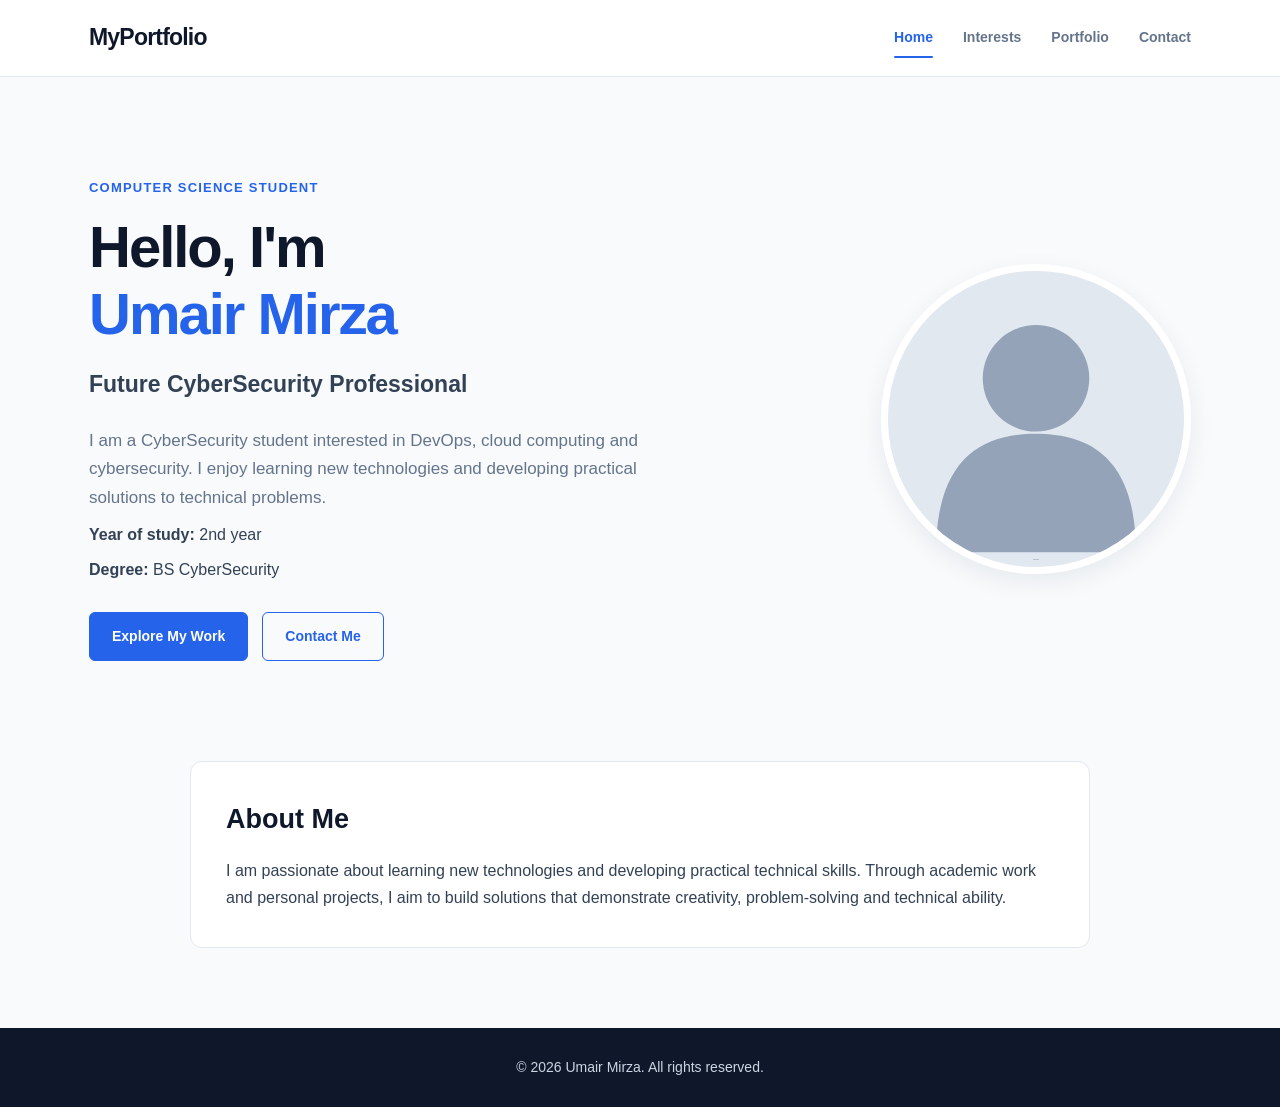
==== index.html @ 49bb0760 "Update hero section content in index.html" ====
<!DOCTYPE html>
<html lang="en">

<head>
    <meta charset="UTF-8">
    <meta name="viewport"
          content="width=device-width, initial-scale=1.0">

    <meta name="description"
          content="Personal portfolio showcasing my technical interests, projects and skills.">

    <title>My Portfolio | Home</title>

    <link rel="stylesheet" href="assets/css/style.css">
</head>

<body>

    <!-- Navigation -->
    <header>
        <nav class="navbar" aria-label="Main navigation">
            <a href="index.html" class="logo">MyPortfolio</a>

            <ul class="nav-links">
                <li><a href="index.html" aria-current="page">Home</a></li>
                <li><a href="interests.html">Interests</a></li>
                <li><a href="portfolio.html">Portfolio</a></li>
                <li><a href="contact.html">Contact</a></li>
            </ul>
        </nav>
    </header>

    <!-- Main content -->
    <main>

        <!-- About section -->
        <section class="hero">

             <div class="hero-content">

                 <p class="eyebrow">Computer Science Student</p>

                 <h1>
                     Hello, I'm
                     <span>Umair Mirza</span>
                 </h1>

                 <h2>Future CyberSecurity Professional</h2>

                 <p class="hero-description">
                     I am a CyberSecurity student interested in
                     DevOps, cloud computing and cybersecurity.
                     I enjoy learning new technologies and developing
                     practical solutions to technical problems.
                 </p>

                 <p><strong>Year of study:</strong> 2nd year</p>

                 <p><strong>Degree:</strong> BS CyberSecurity</p>

                 <div class="hero-buttons">
                     <a href="portfolio.html" class="btn">
                         Explore My Work
                     </a>

                     <a href="contact.html" class="btn btn-outline">
                         Contact Me
                     </a>
                 </div>

             </div>

             <div class="hero-image">
                 <img
                      src="assets/images/profile-placeholder.svg"
                      alt="Placeholder portrait representing the portfolio owner"
                      width="350"
                      height="350"
                 >
             </div>

        </section>

        <!-- Introduction -->
        <section class="introduction">

            <h2>About Me</h2>

            <p>
                I am passionate about learning new technologies
                and developing practical technical skills.
                Through academic work and personal projects,
                I aim to build solutions that demonstrate
                creativity, problem-solving and technical ability.
            </p>

        </section>

    </main>

    <!-- Footer -->
    <footer>
        <p>
            &copy; 2026 Umair Mirza.
            All rights reserved.
        </p>
    </footer>

    <script src="assets/js/main.js"></script>

</body>
</html>
---- assets/css/style.css ----
:root {
    --primary: #2563eb;
    --primary-hover: #1d4ed8;
    --primary-light: #eff6ff;

    --dark: #0f172a;
    --text: #334155;
    --muted: #64748b;

    --background: #f8fafc;
    --white: #ffffff;

    --border: #e2e8f0;
    --success: #15803d;

    --radius-sm: 6px;
    --radius-md: 12px;
    --radius-lg: 18px;

    --shadow-sm: 0 2px 8px rgba(15, 23, 42, 0.04);
    --shadow-md: 0 8px 24px rgba(15, 23, 42, 0.07);

    --container: 1150px;
}




* {
    margin: 0;
    padding: 0;
    box-sizing: border-box;
}

html {
    scroll-behavior: smooth;
}

body {
    font-family: Arial, Helvetica, sans-serif;
    background: var(--background);
    color: var(--text);
    line-height: 1.7;
    font-size: 16px;
}

img {
    max-width: 100%;
    display: block;
}

a {
    color: inherit;
}

button,
input,
textarea {
    font: inherit;
}

button {
    cursor: pointer;
}

::selection {
    background: #bfdbfe;
    color: var(--dark);
}




header {
    background: rgba(255, 255, 255, 0.96);
    border-bottom: 1px solid var(--border);
    position: sticky;
    top: 0;
    z-index: 100;
}

.navbar {
    max-width: var(--container);
    min-height: 76px;
    margin: auto;
    padding: 16px 24px;

    display: flex;
    justify-content: space-between;
    align-items: center;
    gap: 25px;
}

.logo {
    color: var(--dark);
    font-size: 23px;
    font-weight: 800;
    letter-spacing: -0.8px;
    text-decoration: none;
}

.nav-links {
    display: flex;
    align-items: center;
    gap: 30px;
    list-style: none;
}

.nav-links a {
    position: relative;
    display: inline-block;
    text-decoration: none;
    color: var(--muted);
    font-size: 14px;
    font-weight: 600;
    padding: 8px 0;
    transition: color 0.2s ease;
}

.nav-links a:hover,
.nav-links a[aria-current="page"] {
    color: var(--primary);
}

.nav-links a[aria-current="page"]::after {
    content: "";
    position: absolute;
    bottom: 0;
    left: 0;
    width: 100%;
    height: 2px;
    background: var(--primary);
    border-radius: 2px;
}




.hero {
    max-width: var(--container);
    min-height: 540px;
    margin: 55px auto;
    padding: 45px 24px;

    display: flex;
    align-items: center;
    justify-content: space-between;
    gap: 70px;
}

.hero-content {
    flex: 1;
    max-width: 650px;
}

.eyebrow {
    color: var(--primary);
    font-size: 13px;
    font-weight: 700;
    letter-spacing: 1.2px;
    text-transform: uppercase;
    margin-bottom: 15px;
}

.hero h1 {
    color: var(--dark);
    font-size: clamp(38px, 5vw, 58px);
    line-height: 1.15;
    letter-spacing: -2px;
}

.hero h1 span {
    display: block;
    color: var(--primary);
}

.hero h2 {
    color: var(--text);
    font-size: 23px;
    font-weight: 600;
    margin-top: 18px;
}

.hero-description {
    color: var(--muted);
    font-size: 17px;
    max-width: 570px;
    margin: 22px 0;
}

.hero-content > p:not(.eyebrow) {
    margin-bottom: 8px;
}

.hero-image {
    flex-shrink: 0;
}

.hero-image img {
    width: 310px;
    height: 310px;
    object-fit: cover;
    border-radius: 50%;
    border: 7px solid var(--white);
    box-shadow: var(--shadow-md);
}




.hero-buttons {
    display: flex;
    flex-wrap: wrap;
    gap: 14px;
    margin-top: 28px;
}

.btn {
    display: inline-flex;
    align-items: center;
    justify-content: center;

    padding: 12px 22px;
    border-radius: var(--radius-sm);

    background: var(--primary);
    color: var(--white);

    border: 1px solid var(--primary);
    text-decoration: none;
    font-size: 14px;
    font-weight: 700;

    transition:
        background 0.2s ease,
        transform 0.2s ease,
        box-shadow 0.2s ease;
}

.btn:hover {
    background: var(--primary-hover);
    transform: translateY(-2px);
    box-shadow: var(--shadow-sm);
}

.btn-outline {
    background: transparent;
    color: var(--primary);
}

.btn-outline:hover {
    background: var(--primary-light);
    color: var(--primary-hover);
}




.introduction {
    max-width: 900px;
    margin: 45px auto 80px;
    padding: 35px;

    background: var(--white);
    border: 1px solid var(--border);
    border-radius: var(--radius-md);
}

.introduction h2 {
    color: var(--dark);
    font-size: 27px;
    margin-bottom: 14px;
}




.page-container {
    width: 90%;
    max-width: var(--container);
    min-height: 65vh;
    margin: 65px auto 85px;
}

.page-heading {
    max-width: 720px;
    margin-bottom: 45px;
}

.page-heading h1 {
    color: var(--dark);
    font-size: clamp(34px, 4vw, 44px);
    line-height: 1.2;
    letter-spacing: -1px;
    margin: 10px 0 15px;
}

.page-heading > p:not(.eyebrow) {
    color: var(--muted);
    font-size: 17px;
}




.content-card {
    background: var(--white);
    border: 1px solid var(--border);
    border-radius: var(--radius-md);

    padding: 30px;
    margin-bottom: 25px;

    box-shadow: var(--shadow-sm);
}

.content-card h2 {
    color: var(--dark);
    font-size: 23px;
    margin-bottom: 14px;
}

.content-card p {
    margin-bottom: 15px;
}




.interest-list {
    display: grid;
    grid-template-columns: repeat(2, minmax(0, 1fr));
    gap: 25px;
}

.interest-list .content-card {
    margin-bottom: 0;
    transition:
        transform 0.2s ease,
        box-shadow 0.2s ease;
}

.interest-list .content-card:hover {
    transform: translateY(-4px);
    box-shadow: var(--shadow-md);
}

.interest-list .content-card img {
    width: 100%;
    height: 175px;
    object-fit: contain;
    margin-top: 20px;
    border-radius: var(--radius-sm);
}




.project-grid {
    display: grid;
    grid-template-columns: repeat(2, minmax(0, 1fr));
    gap: 25px;
}

.project-card {
    background: var(--white);
    border: 1px solid var(--border);
    border-radius: var(--radius-md);
    overflow: hidden;

    box-shadow: var(--shadow-sm);

    transition:
        transform 0.2s ease,
        box-shadow 0.2s ease;
}

.project-card:hover {
    transform: translateY(-5px);
    box-shadow: var(--shadow-md);
}

.project-image {
    background: #f1f5f9;
    padding: 20px;
}

.project-image img {
    width: 100%;
    height: 185px;
    object-fit: contain;
}

.project-content {
    padding: 25px;
}

.project-content h2 {
    color: var(--dark);
    font-size: 21px;
    margin: 8px 0 12px;
}

.project-content p:not(.project-category) {
    color: var(--muted);
    font-size: 15px;
}

.project-category {
    color: var(--primary);
    font-size: 12px;
    font-weight: 700;
    letter-spacing: 0.7px;
    text-transform: uppercase;
}

.text-link {
    display: inline-block;
    margin-top: 15px;

    color: var(--primary);
    font-size: 14px;
    font-weight: 700;

    text-decoration: none;
    transition: color 0.2s ease;
}

.text-link:hover {
    color: var(--primary-hover);
    text-decoration: underline;
}




.project-details {
    max-width: 850px;
}

.project-details h3 {
    color: var(--dark);
    font-size: 19px;
    margin: 27px 0 12px;
}

.project-details ul {
    padding-left: 25px;
    margin-bottom: 20px;
}

.project-details li {
    margin-bottom: 8px;
}




.contact-card {
    max-width: 750px;
}

.form-group {
    margin-bottom: 23px;
}

.form-group label {
    display: block;
    color: var(--dark);
    font-size: 14px;
    font-weight: 700;
    margin-bottom: 8px;
}

.form-group input,
.form-group textarea {
    display: block;
    width: 100%;

    padding: 13px 15px;

    border: 1px solid #cbd5e1;
    border-radius: var(--radius-sm);

    background: var(--white);
    color: var(--dark);
    font-size: 15px;
}

.form-group textarea {
    resize: vertical;
    min-height: 140px;
}

.form-group input::placeholder,
.form-group textarea::placeholder {
    color: #94a3b8;
}




a:focus-visible,
button:focus-visible,
input:focus-visible,
textarea:focus-visible {
    outline: 3px solid #2563eb;
    outline-offset: 3px;
}

a,
button,
input,
textarea {
    scroll-margin-top: 100px;
}




footer {
    background: var(--dark);
    color: #cbd5e1;

    text-align: center;
    padding: 28px 20px;

    font-size: 14px;
}




@media (max-width: 900px) {

    .hero {
        gap: 35px;
    }

    .hero-image img {
        width: 250px;
        height: 250px;
    }

}




@media (max-width: 768px) {

    .navbar {
        flex-direction: column;
        padding: 18px;
        gap: 14px;
    }

    .nav-links {
        flex-wrap: wrap;
        justify-content: center;
        gap: 12px 22px;
    }

    .hero {
        flex-direction: column-reverse;
        text-align: center;
        margin: 25px auto;
        padding: 25px 20px;
        gap: 30px;
    }

    .hero h1 {
        font-size: 40px;
    }

    .hero-description {
        margin-left: auto;
        margin-right: auto;
    }

    .hero-buttons {
        justify-content: center;
    }

    .hero-image img {
        width: 220px;
        height: 220px;
    }

    .introduction {
        width: 90%;
        padding: 25px;
    }

    .interest-list,
    .project-grid {
        grid-template-columns: 1fr;
    }

    .page-container {
        margin: 40px auto 60px;
    }

}




@media (max-width: 420px) {

    body {
        font-size: 15px;
    }

    .nav-links {
        gap: 10px 15px;
    }

    .nav-links a {
        font-size: 13px;
    }

    .hero h1 {
        font-size: 34px;
    }

    .hero h2 {
        font-size: 19px;
    }

    .hero-buttons {
        flex-direction: column;
    }

    .btn {
        width: 100%;
    }

    .content-card {
        padding: 20px;
    }

}




@media (prefers-reduced-motion: reduce) {

    *,
    *::before,
    *::after {
        scroll-behavior: auto !important;
        transition-duration: 0.01ms !important;
        animation-duration: 0.01ms !important;
        animation-iteration-count: 1 !important;
    }

}
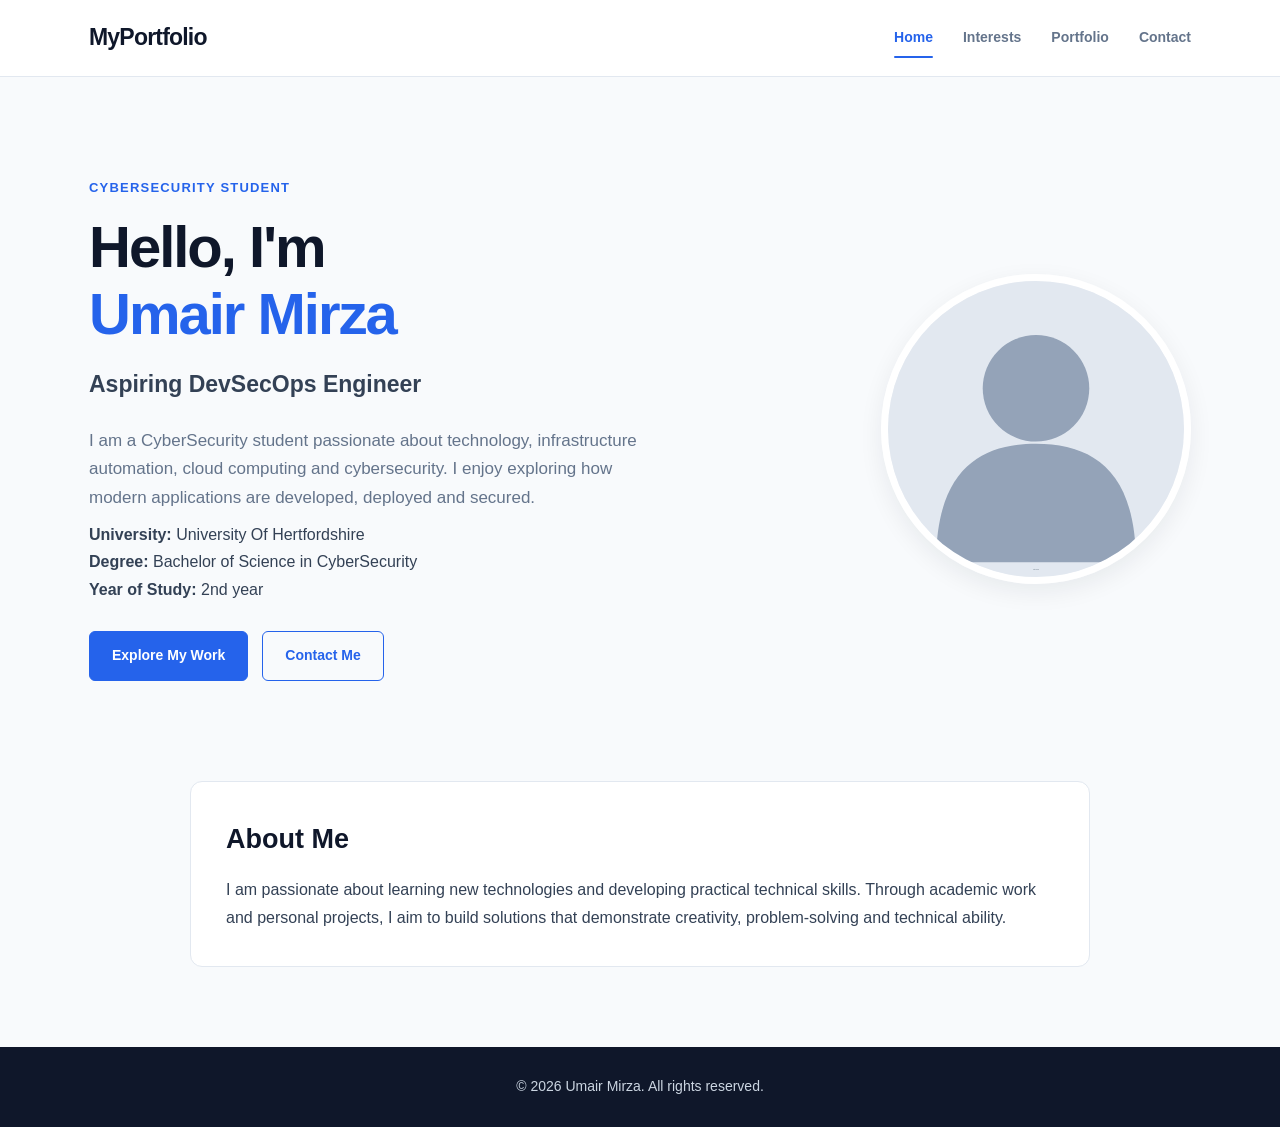
==== commit 23ccca00: "Revise hero section for CyberSecurity emphasis Updated hero section content to reflect a focus on Cy" ====
--- a/index.html
+++ b/index.html
@@ -34,52 +34,79 @@
     <main>
 
         <!-- About section -->
-        <section class="hero">
+        
+<section class="hero">
 
-             <div class="hero-content">
+    <div class="hero-content">
 
-                 <p class="eyebrow">Computer Science Student</p>
+        <p class="eyebrow">
+            CyberSecurity Student
+        </p>
 
-                 <h1>
-                     Hello, I'm
-                     <span>Umair Mirza</span>
-                 </h1>
+        <h1>
+            Hello, I'm
+            <span>Umair Mirza</span>
+        </h1>
 
-                 <h2>Future CyberSecurity Professional</h2>
+        <h2>
+            Aspiring DevSecOps Engineer
+        </h2>
 
-                 <p class="hero-description">
-                     I am a CyberSecurity student interested in
-                     DevOps, cloud computing and cybersecurity.
-                     I enjoy learning new technologies and developing
-                     practical solutions to technical problems.
-                 </p>
+        <p class="hero-description">
+            I am a CyberSecurity student passionate
+            about technology, infrastructure automation,
+            cloud computing and cybersecurity.
 
-                 <p><strong>Year of study:</strong> 2nd year</p>
+            I enjoy exploring how modern applications
+            are developed, deployed and secured.
+        </p>
 
-                 <p><strong>Degree:</strong> BS CyberSecurity</p>
+        <div class="profile-information">
 
-                 <div class="hero-buttons">
-                     <a href="portfolio.html" class="btn">
-                         Explore My Work
-                     </a>
+            <p>
+                <strong>University:</strong>
+                University Of Hertfordshire
+            </p>
 
-                     <a href="contact.html" class="btn btn-outline">
-                         Contact Me
-                     </a>
-                 </div>
+            <p>
+                <strong>Degree:</strong>
+                Bachelor of Science in CyberSecurity
+            </p>
 
-             </div>
+            <p>
+                <strong>Year of Study:</strong>
+                <span>2nd year</span>
+            </p>
 
-             <div class="hero-image">
-                 <img
-                      src="assets/images/profile-placeholder.svg"
-                      alt="Placeholder portrait representing the portfolio owner"
-                      width="350"
-                      height="350"
-                 >
-             </div>
+        </div>
 
-        </section>
+        <div class="hero-buttons">
+
+            <a href="portfolio.html" class="btn">
+                Explore My Work
+            </a>
+
+            <a href="contact.html" class="btn btn-outline">
+                Contact Me
+            </a>
+
+        </div>
+
+    </div>
+
+    <div class="hero-image">
+
+        <img
+            src="assets/images/profile-placeholder.svg"
+            alt="Placeholder portrait representing Umair Mirza"
+            width="350"
+            height="350"
+        >
+
+    </div>
+
+</section>
+
 
         <!-- Introduction -->
         <section class="introduction">
--- a/assets/css/style.css
+++ b/assets/css/style.css
@@ -433,6 +433,24 @@
 
 
 
+.technology-tags {
+    display: flex;
+    flex-wrap: wrap;
+    gap: 8px;
+    margin-top: 18px;
+}
+
+.technology-tags span {
+    background: var(--primary-light);
+    color: var(--primary);
+
+    padding: 5px 11px;
+    border-radius: 5px;
+
+    font-size: 12px;
+    font-weight: 700;
+}
+
 
 .project-details {
     max-width: 850px;
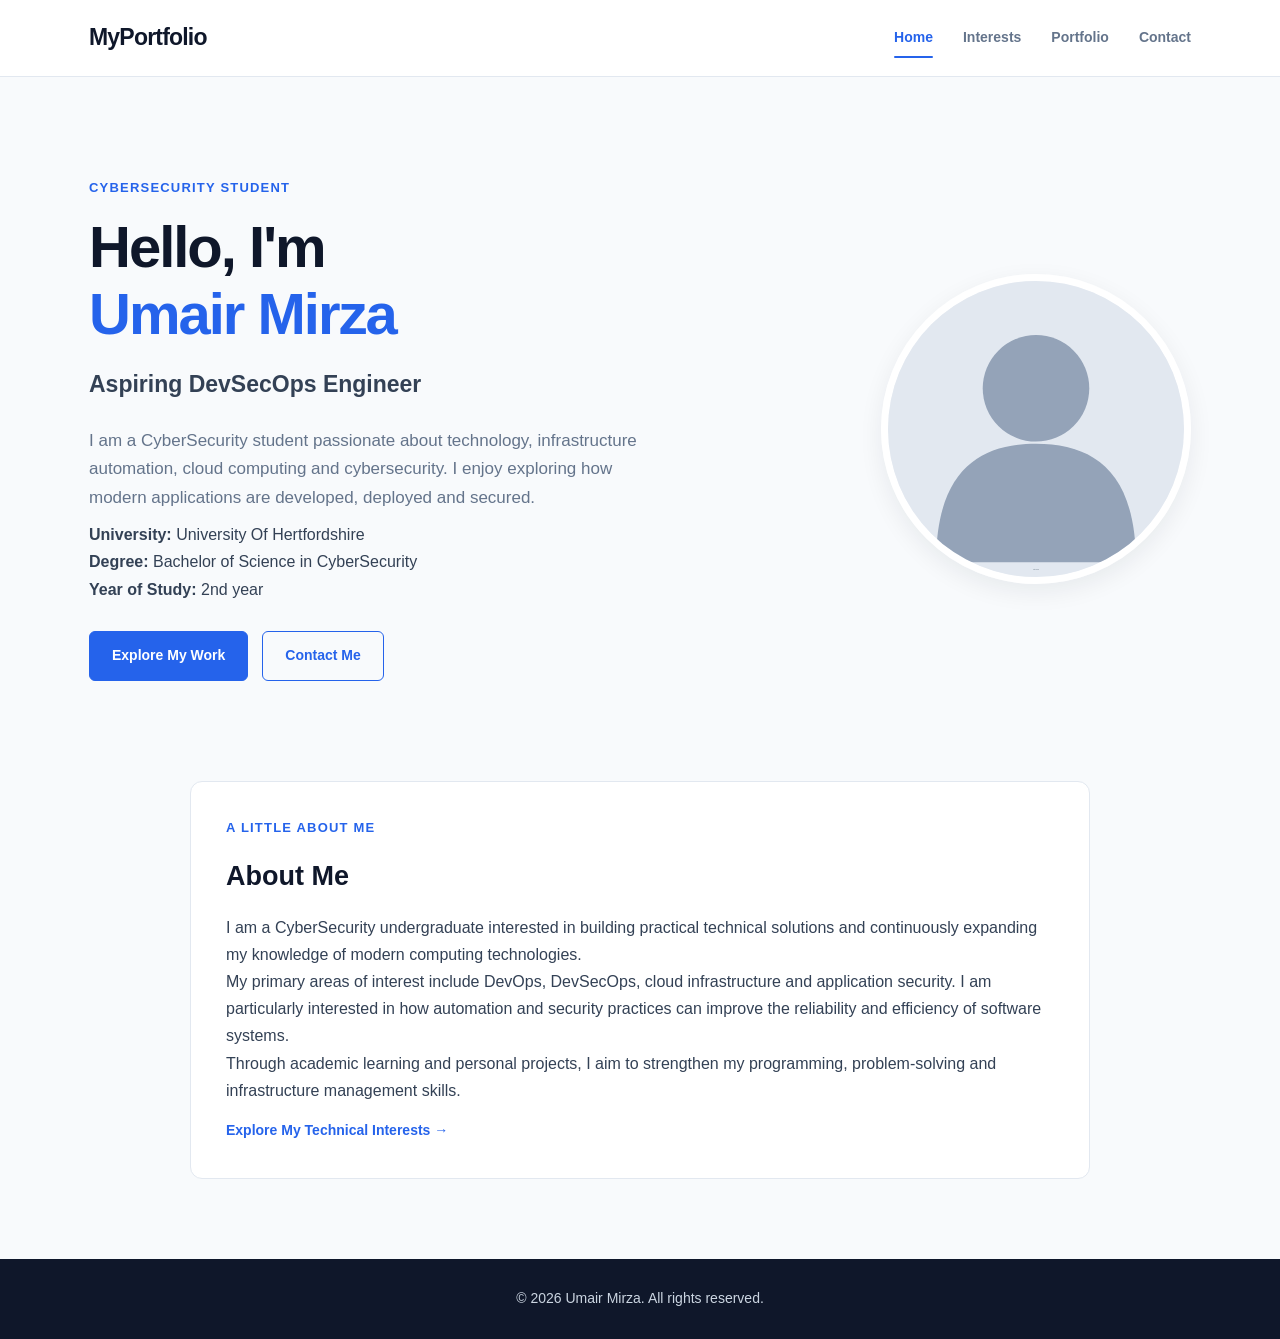
==== commit 68e721fb: "Enhance introduction section with personal details Expanded the introduction section with details ab" ====
--- a/index.html
+++ b/index.html
@@ -109,19 +109,39 @@
 
 
         <!-- Introduction -->
-        <section class="introduction">
+        
+<section class="introduction">
 
-            <h2>About Me</h2>
+    <p class="eyebrow">A little about me</p>
 
-            <p>
-                I am passionate about learning new technologies
-                and developing practical technical skills.
-                Through academic work and personal projects,
-                I aim to build solutions that demonstrate
-                creativity, problem-solving and technical ability.
-            </p>
+    <h2>About Me</h2>
 
-        </section>
+    <p>
+        I am a CyberSecurity undergraduate interested
+        in building practical technical solutions and
+        continuously expanding my knowledge of modern
+        computing technologies.
+    </p>
+
+    <p>
+        My primary areas of interest include DevOps,
+        DevSecOps, cloud infrastructure and application
+        security. I am particularly interested in how
+        automation and security practices can improve
+        the reliability and efficiency of software systems.
+    </p>
+
+    <p>
+        Through academic learning and personal projects,
+        I aim to strengthen my programming, problem-solving
+        and infrastructure management skills.
+    </p>
+
+    <a href="interests.html" class="text-link">
+        Explore My Technical Interests →
+    </a>
+
+</section>
 
     </main>
 
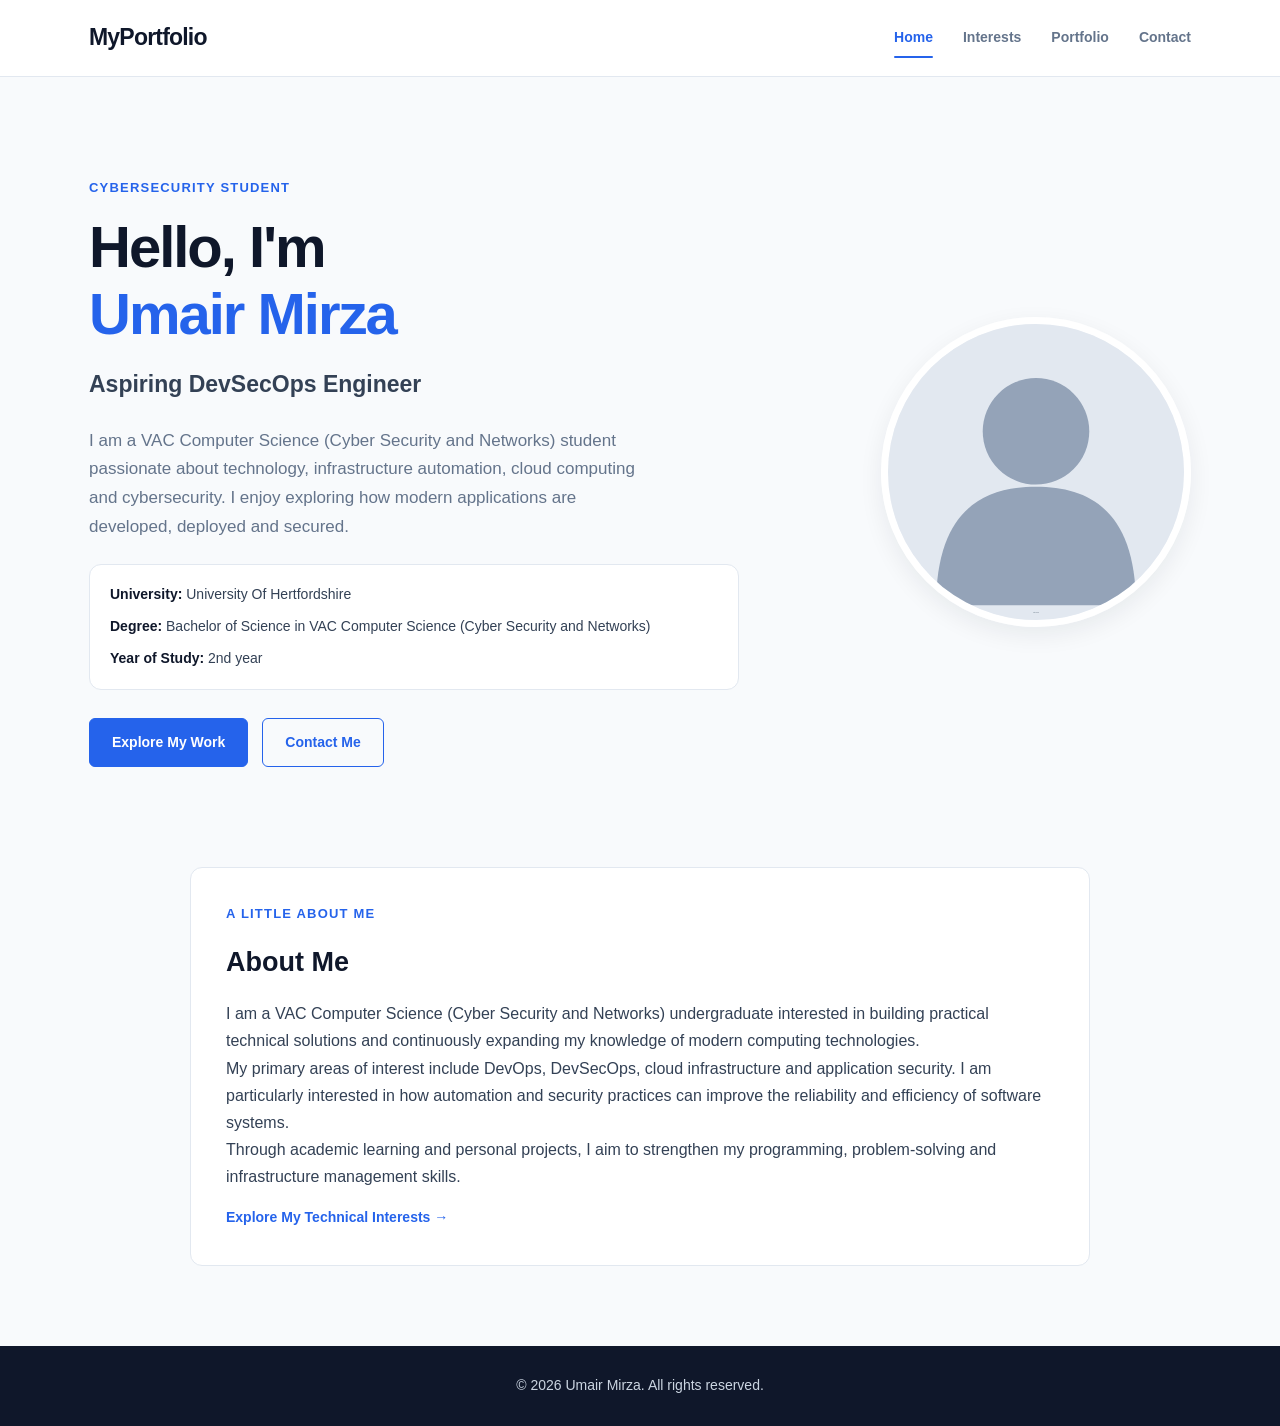
==== commit 6a314139: "Revise educational details in index.html Updated educational background and degree information in th" ====
--- a/index.html
+++ b/index.html
@@ -34,7 +34,6 @@
     <main>
 
         <!-- About section -->
-        
 <section class="hero">
 
     <div class="hero-content">
@@ -53,7 +52,7 @@
         </h2>
 
         <p class="hero-description">
-            I am a CyberSecurity student passionate
+            I am a VAC Computer Science (Cyber Security and Networks) student passionate
             about technology, infrastructure automation,
             cloud computing and cybersecurity.
 
@@ -70,7 +69,7 @@
 
             <p>
                 <strong>Degree:</strong>
-                Bachelor of Science in CyberSecurity
+                Bachelor of Science in VAC Computer Science (Cyber Security and Networks)
             </p>
 
             <p>
@@ -117,7 +116,7 @@
     <h2>About Me</h2>
 
     <p>
-        I am a CyberSecurity undergraduate interested
+        I am a VAC Computer Science (Cyber Security and Networks) undergraduate interested
         in building practical technical solutions and
         continuously expanding my knowledge of modern
         computing technologies.
--- a/assets/css/style.css
+++ b/assets/css/style.css
@@ -675,3 +675,392 @@
     }
 
 }
+
+
+
+.interest-card {
+    display: flex;
+    flex-direction: column;
+    padding: 0;
+    overflow: hidden;
+}
+
+.interest-image {
+    background: #eff6ff;
+    padding: 20px;
+}
+
+.interest-image img {
+    width: 100%;
+    height: 190px;
+    object-fit: contain;
+}
+
+.interest-content {
+    padding: 25px;
+}
+
+.interest-content h2 {
+    font-size: 23px;
+    margin: 8px 0 15px;
+}
+
+.interest-content p:not(.project-category) {
+    color: var(--text);
+    font-size: 15px;
+    line-height: 1.8;
+}
+
+.interest-card:hover {
+    border-color: #bfdbfe;
+}
+
+@media (max-width: 768px) {
+
+    .interest-image img {
+        height: 165px;
+    }
+
+    .interest-content {
+        padding: 20px;
+    }
+
+}
+
+
+
+.profile-information {
+    margin-top: 22px;
+    padding: 18px 20px;
+    background: var(--white);
+    border: 1px solid var(--border);
+    border-radius: var(--radius-md);
+}
+
+.profile-information p {
+    margin-bottom: 8px;
+    font-size: 14px;
+}
+
+.profile-information p:last-child {
+    margin-bottom: 0;
+}
+
+.profile-information strong {
+    color: var(--dark);
+}
+
+
+
+.project-actions {
+    display: flex;
+    flex-wrap: wrap;
+    align-items: center;
+    gap: 14px;
+    margin-top: 22px;
+}
+
+.quick-view {
+    cursor: pointer;
+}
+
+
+
+
+.project-modal {
+    width: min(90%, 650px);
+    max-height: 85vh;
+
+    margin: auto;
+    padding: 0;
+
+    border: 1px solid var(--border);
+    border-radius: var(--radius-lg);
+
+    background: var(--white);
+    color: var(--text);
+
+    box-shadow: 0 20px 60px rgba(15, 23, 42, 0.2);
+}
+
+.project-modal[open] {
+    display: block;
+}
+
+.project-modal::backdrop {
+    background: rgba(15, 23, 42, 0.65);
+    backdrop-filter: blur(3px);
+}
+
+
+
+.modal-header {
+    display: flex;
+    align-items: center;
+    justify-content: space-between;
+    gap: 15px;
+
+    padding: 22px 25px;
+
+    border-bottom: 1px solid var(--border);
+}
+
+.modal-header h2 {
+    color: var(--dark);
+    font-size: 21px;
+}
+
+.modal-close {
+    width: 38px;
+    height: 38px;
+
+    display: flex;
+    align-items: center;
+    justify-content: center;
+
+    border: none;
+    border-radius: 50%;
+
+    background: #f1f5f9;
+    color: var(--dark);
+
+    font-size: 25px;
+}
+
+.modal-close:hover {
+    background: #e2e8f0;
+}
+
+
+
+
+.modal-content {
+    padding: 25px;
+    overflow-y: auto;
+}
+
+.modal-content h2 {
+    color: var(--dark);
+    margin: 12px 0;
+}
+
+.modal-content h3 {
+    color: var(--dark);
+    font-size: 17px;
+    margin: 23px 0 12px;
+}
+
+.modal-content ul {
+    padding-left: 23px;
+}
+
+.modal-content li {
+    margin-bottom: 8px;
+}
+
+.modal-content > p {
+    margin-bottom: 15px;
+}
+
+.project-status {
+    margin: 22px 0;
+    padding: 12px 15px;
+
+    border-radius: var(--radius-sm);
+    background: var(--primary-light);
+
+    color: var(--dark);
+    font-size: 13px;
+    font-weight: 600;
+}
+
+
+
+
+.project-details {
+    max-width: 900px;
+    margin: 0 auto;
+}
+
+.project-details > h1 {
+    color: var(--dark);
+    font-size: 34px;
+    line-height: 1.3;
+    margin: 12px 0 20px;
+}
+
+.project-details > h2 {
+    color: var(--dark);
+    font-size: 21px;
+    margin: 30px 0 14px;
+}
+
+.project-description {
+    font-size: 17px;
+    color: var(--muted);
+    line-height: 1.8;
+    margin-bottom: 25px;
+}
+
+.project-details > ul {
+    padding-left: 25px;
+}
+
+.project-details > ul li {
+    margin-bottom: 10px;
+}
+
+.project-detail-actions {
+    display: flex;
+    flex-wrap: wrap;
+    gap: 14px;
+    margin-top: 30px;
+}
+
+
+
+.project-empty-state {
+    text-align: center;
+    padding: 55px 25px;
+}
+
+.project-empty-state h2 {
+    font-size: 25px;
+}
+
+
+
+@media (max-width: 600px) {
+
+    .project-modal {
+        width: 94%;
+        max-height: 90vh;
+    }
+
+    .modal-header,
+    .modal-content {
+        padding: 18px;
+    }
+
+    .project-details > h1 {
+        font-size: 27px;
+    }
+
+    .project-actions {
+        align-items: stretch;
+        flex-direction: column;
+    }
+
+    .project-actions .btn {
+        width: 100%;
+    }
+
+}
+
+
+
+
+.form-group input,
+.form-group textarea {
+    transition:
+        border-color 0.2s ease,
+        box-shadow 0.2s ease,
+        background 0.2s ease;
+}
+
+
+
+
+.form-group input.input-error,
+.form-group textarea.input-error {
+    border-color: #dc2626;
+    background: #fef2f2;
+}
+
+.form-group input.input-error:focus,
+.form-group textarea.input-error:focus {
+    outline: 2px solid #dc2626;
+    outline-offset: 2px;
+}
+
+
+
+.field-error {
+    display: block;
+    min-height: 20px;
+
+    margin-top: 5px;
+
+    color: #dc2626;
+    font-size: 13px;
+    font-weight: 600;
+}
+
+
+
+.form-feedback {
+    display: none;
+
+    padding: 13px 16px;
+    margin: 20px 0;
+
+    border-radius: var(--radius-sm);
+
+    font-size: 14px;
+    line-height: 1.6;
+}
+
+.form-feedback.error-message {
+    display: block;
+
+    background: #fef2f2;
+    color: #991b1b;
+
+    border: 1px solid #fecaca;
+}
+
+.form-feedback.success-message {
+    display: block;
+
+    background: #f0fdf4;
+    color: #166534;
+
+    border: 1px solid #bbf7d0;
+}
+
+
+
+.form-actions {
+    display: flex;
+    flex-wrap: wrap;
+    gap: 12px;
+    margin-top: 22px;
+}
+
+
+
+.form-disclaimer {
+    margin-top: 20px;
+
+    padding: 13px 15px;
+
+    background: #f8fafc;
+    border-left: 3px solid var(--primary);
+
+    color: var(--muted);
+    font-size: 13px;
+}
+
+
+
+@media (max-width: 600px) {
+
+    .form-actions {
+        flex-direction: column;
+    }
+
+    .form-actions .btn {
+        width: 100%;
+    }
+
+}
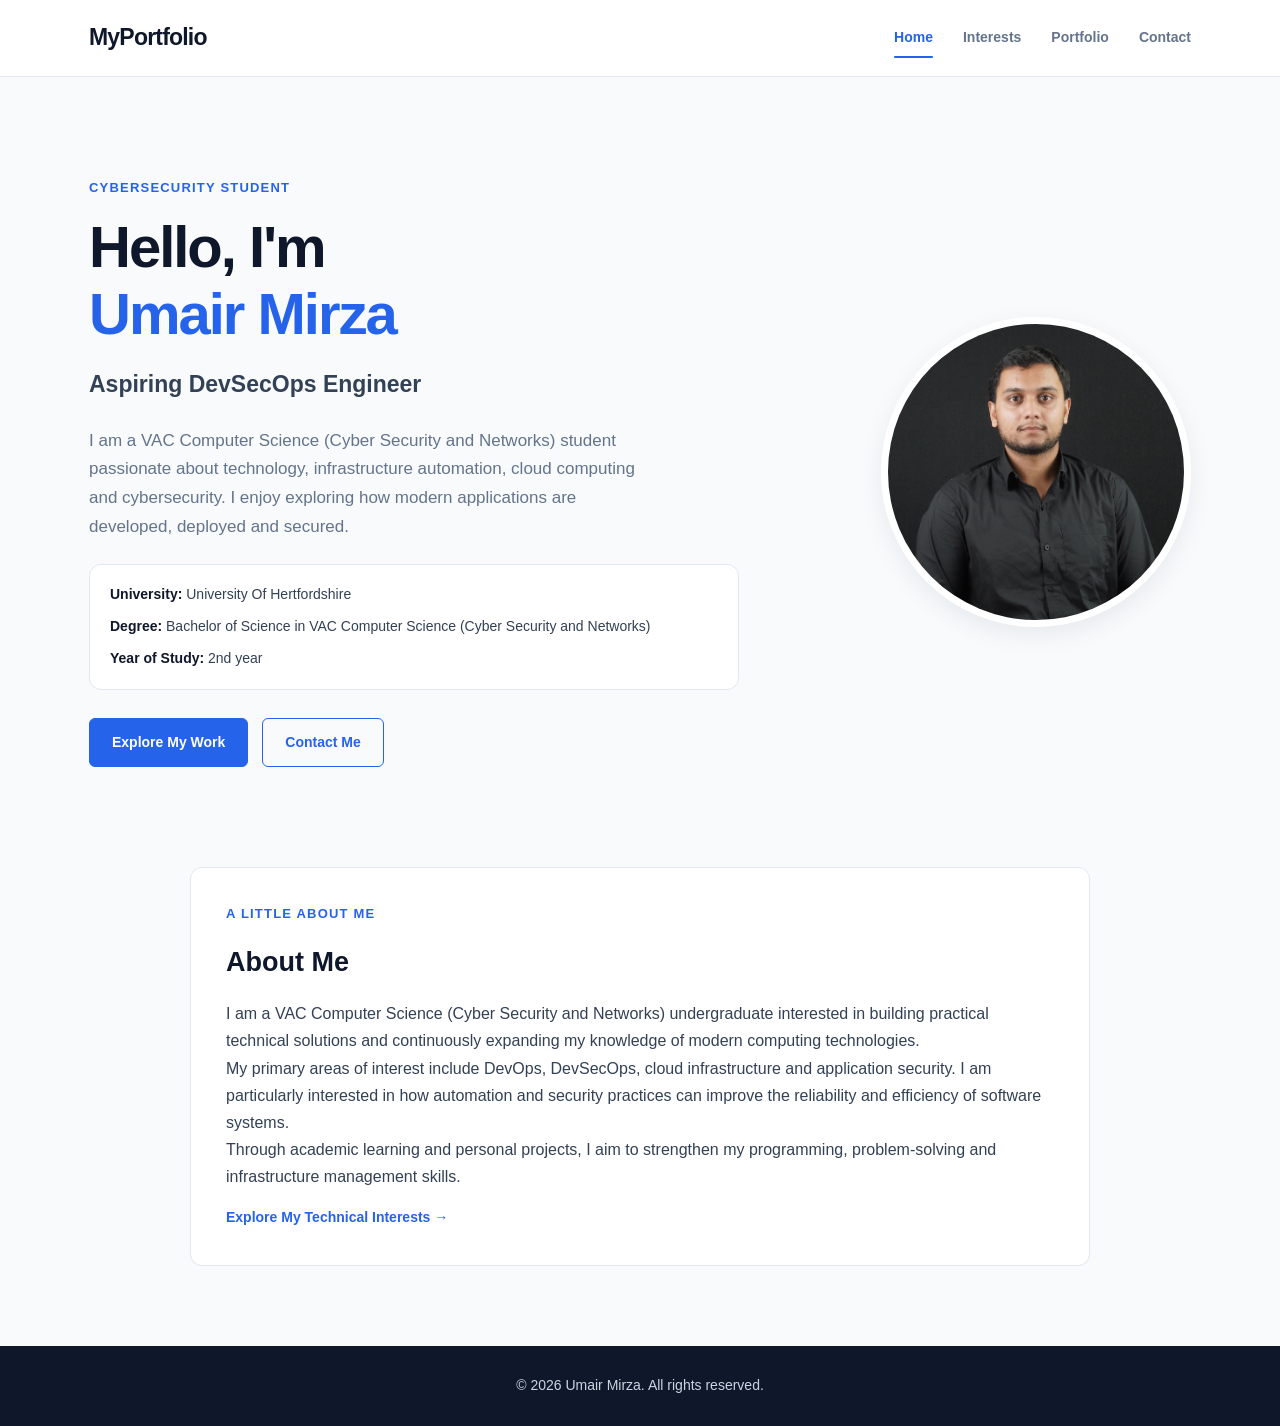
==== commit e8bfc636: "Update profile image to photo" ====
--- a/index.html
+++ b/index.html
@@ -96,7 +96,7 @@
     <div class="hero-image">
 
         <img
-            src="assets/images/profile-placeholder.svg"
+            src="assets/images/Umair.jpeg"
             alt="Placeholder portrait representing Umair Mirza"
             width="350"
             height="350"
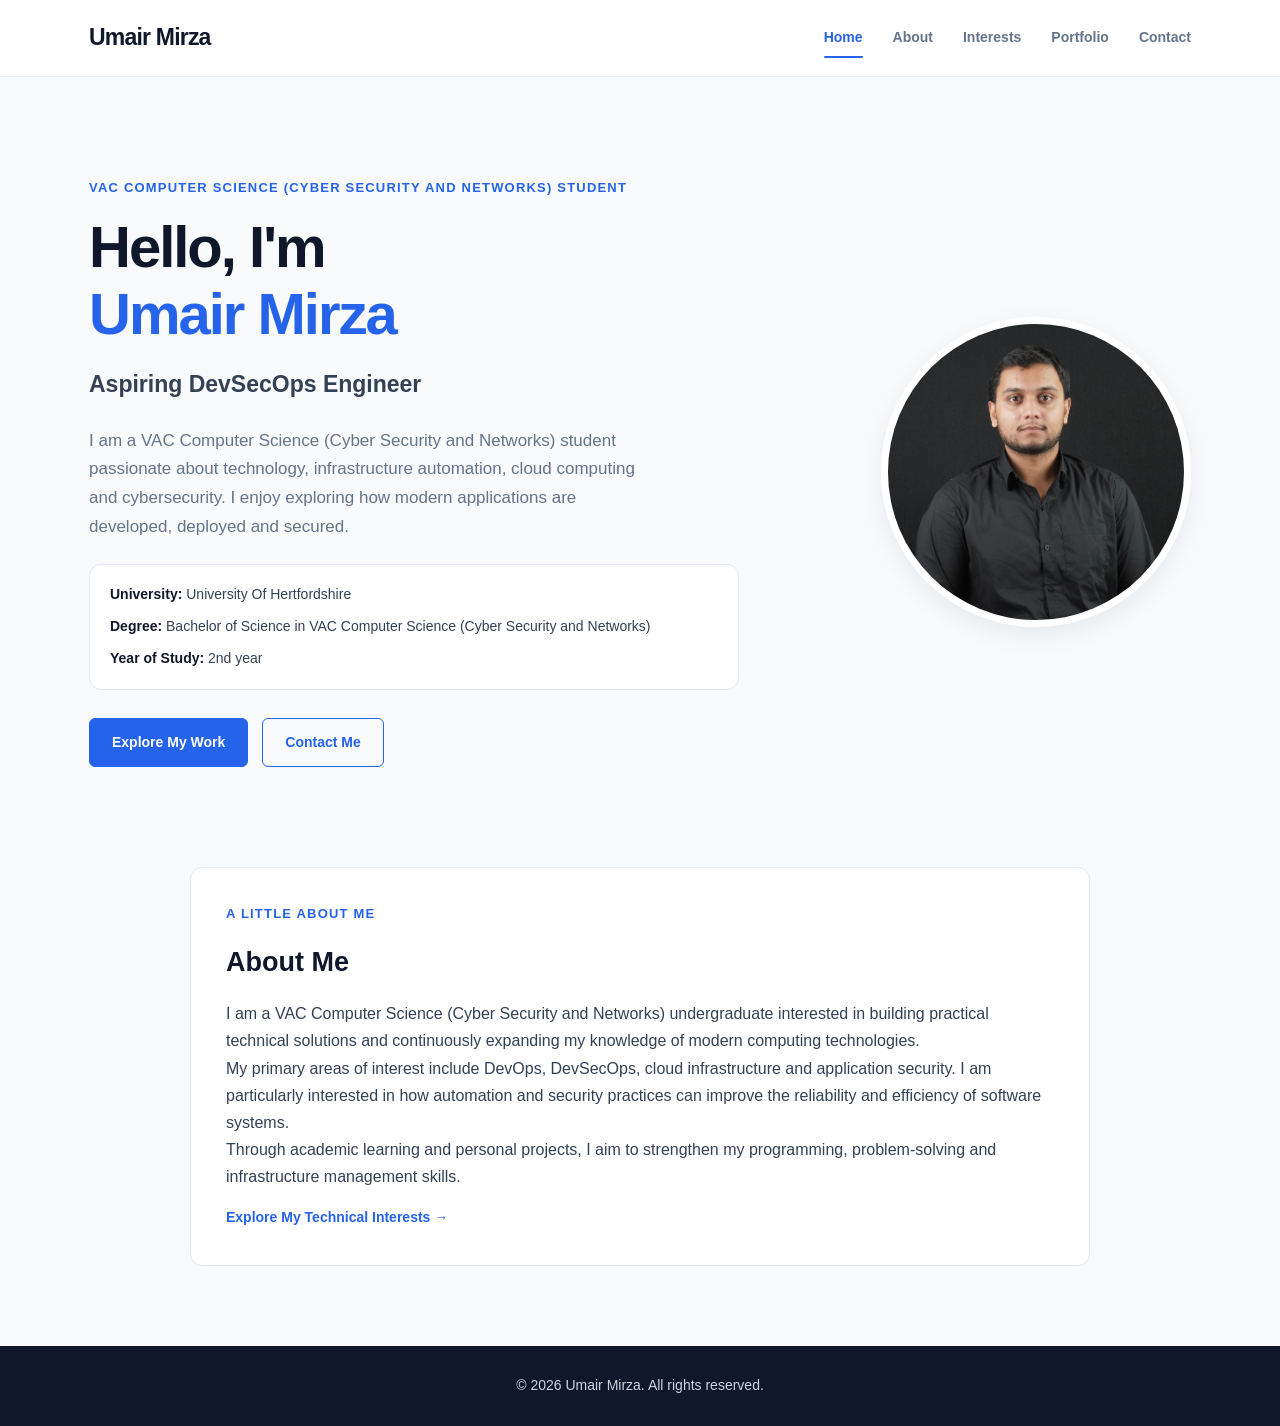
==== commit 5ac71bea: "Revise portfolio content and improve navigation structure Updated the portfolio page with a new auth" ====
--- a/index.html
+++ b/index.html
@@ -3,152 +3,179 @@
 
 <head>
     <meta charset="UTF-8">
-    <meta name="viewport"
-          content="width=device-width, initial-scale=1.0">
+    <meta name="viewport" content="width=device-width, initial-scale=1.0">
 
     <meta name="description"
-          content="Personal portfolio showcasing my technical interests, projects and skills.">
+          content="Personal portfolio of Umair Mirza, a Computer Science student interested in Cybersecurity, Networks, DevOps and DevSecOps.">
 
-    <title>My Portfolio | Home</title>
+    <meta name="author" content="Umair Mirza">
+
+    <title>Umair Mirza | Home</title>
 
     <link rel="stylesheet" href="assets/css/style.css">
 </head>
 
 <body>
 
-    <!-- Navigation -->
-    <header>
+    <header class="site-header">
         <nav class="navbar" aria-label="Main navigation">
-            <a href="index.html" class="logo">MyPortfolio</a>
+
+            <a href="index.html" class="logo">
+                Umair Mirza
+            </a>
 
             <ul class="nav-links">
-                <li><a href="index.html" aria-current="page">Home</a></li>
-                <li><a href="interests.html">Interests</a></li>
-                <li><a href="portfolio.html">Portfolio</a></li>
-                <li><a href="contact.html">Contact</a></li>
+                <li>
+                    <a href="index.html" aria-current="page">
+                        Home
+                    </a>
+                </li>
+
+                <li>
+                    <a href="about.html">
+                        About
+                    </a>
+                </li>
+
+                <li>
+                    <a href="interests.html">
+                        Interests
+                    </a>
+                </li>
+
+                <li>
+                    <a href="portfolio.html">
+                        Portfolio
+                    </a>
+                </li>
+
+                <li>
+                    <a href="contact.html">
+                        Contact
+                    </a>
+                </li>
             </ul>
+
         </nav>
     </header>
 
-    <!-- Main content -->
     <main>
 
-        <!-- About section -->
-<section class="hero">
+        <section class="hero">
 
-    <div class="hero-content">
+            <div class="hero-content">
 
-        <p class="eyebrow">
-            CyberSecurity Student
-        </p>
+                <p class="eyebrow">
+                    VAC Computer Science (Cyber Security and Networks) Student
+                </p>
 
-        <h1>
-            Hello, I'm
-            <span>Umair Mirza</span>
-        </h1>
+                <h1>
+                    Hello, I'm
+                    <span>Umair Mirza</span>
+                </h1>
 
-        <h2>
-            Aspiring DevSecOps Engineer
-        </h2>
+                <h2>
+                    Aspiring DevSecOps Engineer
+                </h2>
 
-        <p class="hero-description">
-            I am a VAC Computer Science (Cyber Security and Networks) student passionate
-            about technology, infrastructure automation,
-            cloud computing and cybersecurity.
+                <p class="hero-description">
+                    I am a VAC Computer Science (Cyber Security and Networks)
+                    student passionate about technology, infrastructure
+                    automation, cloud computing and cybersecurity.
 
-            I enjoy exploring how modern applications
-            are developed, deployed and secured.
-        </p>
+                    I enjoy exploring how modern applications are
+                    developed, deployed and secured.
+                </p>
 
-        <div class="profile-information">
+                <div class="profile-information">
+
+                    <p>
+                        <strong>University:</strong>
+                        University Of Hertfordshire
+                    </p>
+
+                    <p>
+                        <strong>Degree:</strong>
+                        Bachelor of Science in VAC Computer Science
+                        (Cyber Security and Networks)
+                    </p>
+
+                    <p>
+                        <strong>Year of Study:</strong>
+                        <span>2nd year</span>
+                    </p>
+
+                </div>
+
+                <div class="hero-buttons">
+
+                    <a href="portfolio.html" class="btn">
+                        Explore My Work
+                    </a>
+
+                    <a href="contact.html" class="btn btn-outline">
+                        Contact Me
+                    </a>
+
+                </div>
+
+            </div>
+
+            <div class="hero-image">
+
+                <img
+                    src="assets/images/Umair.jpeg"
+                    alt="Portrait of Umair Mirza"
+                    width="350"
+                    height="350"
+                >
+
+            </div>
+
+        </section>
+
+        <section class="introduction">
+
+            <p class="eyebrow">
+                A little about me
+            </p>
+
+            <h2>
+                About Me
+            </h2>
 
             <p>
-                <strong>University:</strong>
-                University Of Hertfordshire
+                I am a VAC Computer Science (Cyber Security and Networks)
+                undergraduate interested in building practical technical
+                solutions and continuously expanding my knowledge of
+                modern computing technologies.
             </p>
 
             <p>
-                <strong>Degree:</strong>
-                Bachelor of Science in VAC Computer Science (Cyber Security and Networks)
+                My primary areas of interest include DevOps, DevSecOps,
+                cloud infrastructure and application security.
+                I am particularly interested in how automation and
+                security practices can improve the reliability and
+                efficiency of software systems.
             </p>
 
             <p>
-                <strong>Year of Study:</strong>
-                <span>2nd year</span>
+                Through academic learning and personal projects,
+                I aim to strengthen my programming, problem-solving
+                and infrastructure management skills.
             </p>
 
-        </div>
-
-        <div class="hero-buttons">
-
-            <a href="portfolio.html" class="btn">
-                Explore My Work
+            <a href="interests.html" class="text-link">
+                Explore My Technical Interests →
             </a>
 
-            <a href="contact.html" class="btn btn-outline">
-                Contact Me
-            </a>
-
-        </div>
-
-    </div>
-
-    <div class="hero-image">
-
-        <img
-            src="assets/images/Umair.jpeg"
-            alt="Placeholder portrait representing Umair Mirza"
-            width="350"
-            height="350"
-        >
-
-    </div>
-
-</section>
-
-
-        <!-- Introduction -->
-        
-<section class="introduction">
-
-    <p class="eyebrow">A little about me</p>
-
-    <h2>About Me</h2>
-
-    <p>
-        I am a VAC Computer Science (Cyber Security and Networks) undergraduate interested
-        in building practical technical solutions and
-        continuously expanding my knowledge of modern
-        computing technologies.
-    </p>
-
-    <p>
-        My primary areas of interest include DevOps,
-        DevSecOps, cloud infrastructure and application
-        security. I am particularly interested in how
-        automation and security practices can improve
-        the reliability and efficiency of software systems.
-    </p>
-
-    <p>
-        Through academic learning and personal projects,
-        I aim to strengthen my programming, problem-solving
-        and infrastructure management skills.
-    </p>
-
-    <a href="interests.html" class="text-link">
-        Explore My Technical Interests →
-    </a>
-
-</section>
+        </section>
 
     </main>
 
-    <!-- Footer -->
     <footer>
         <p>
-            &copy; 2026 Umair Mirza.
-            All rights reserved.
+            &copy; 2026 Umair Mirza. All rights reserved.
         </p>
     </footer>
 
--- a/assets/css/style.css
+++ b/assets/css/style.css
@@ -1,3 +1,4 @@
+
 :root {
     --primary: #2563eb;
     --primary-hover: #1d4ed8;
@@ -22,9 +23,6 @@
 
     --container: 1150px;
 }
-
-
-
 
 * {
     margin: 0;
@@ -63,13 +61,16 @@
     cursor: pointer;
 }
 
+input,
+textarea,
+select {
+    max-width: 100%;
+}
+
 ::selection {
     background: #bfdbfe;
     color: var(--dark);
 }
-
-
-
 
 header {
     background: rgba(255, 255, 255, 0.96);
@@ -133,9 +134,6 @@
     border-radius: 2px;
 }
 
-
-
-
 .hero {
     max-width: var(--container);
     min-height: 540px;
@@ -205,9 +203,6 @@
     box-shadow: var(--shadow-md);
 }
 
-
-
-
 .hero-buttons {
     display: flex;
     flex-wrap: wrap;
@@ -219,18 +214,14 @@
     display: inline-flex;
     align-items: center;
     justify-content: center;
-
     padding: 12px 22px;
     border-radius: var(--radius-sm);
-
     background: var(--primary);
     color: var(--white);
-
     border: 1px solid var(--primary);
     text-decoration: none;
     font-size: 14px;
     font-weight: 700;
-
     transition:
         background 0.2s ease,
         transform 0.2s ease,
@@ -253,14 +244,10 @@
     color: var(--primary-hover);
 }
 
-
-
-
 .introduction {
     max-width: 900px;
     margin: 45px auto 80px;
     padding: 35px;
-
     background: var(--white);
     border: 1px solid var(--border);
     border-radius: var(--radius-md);
@@ -271,9 +258,6 @@
     font-size: 27px;
     margin-bottom: 14px;
 }
-
-
-
 
 .page-container {
     width: 90%;
@@ -300,17 +284,12 @@
     font-size: 17px;
 }
 
-
-
-
 .content-card {
     background: var(--white);
     border: 1px solid var(--border);
     border-radius: var(--radius-md);
-
     padding: 30px;
     margin-bottom: 25px;
-
     box-shadow: var(--shadow-sm);
 }
 
@@ -323,9 +302,6 @@
 .content-card p {
     margin-bottom: 15px;
 }
-
-
-
 
 .interest-list {
     display: grid;
@@ -353,8 +329,42 @@
     border-radius: var(--radius-sm);
 }
 
-
-
+.interest-card {
+    display: flex;
+    flex-direction: column;
+    padding: 0;
+    overflow: hidden;
+}
+
+.interest-image {
+    background: var(--primary-light);
+    padding: 20px;
+}
+
+.interest-image img {
+    width: 100%;
+    height: 190px;
+    object-fit: contain;
+}
+
+.interest-content {
+    padding: 25px;
+}
+
+.interest-content h2 {
+    font-size: 23px;
+    margin: 8px 0 15px;
+}
+
+.interest-content p:not(.project-category) {
+    color: var(--text);
+    font-size: 15px;
+    line-height: 1.8;
+}
+
+.interest-card:hover {
+    border-color: #bfdbfe;
+}
 
 .project-grid {
     display: grid;
@@ -367,9 +377,7 @@
     border: 1px solid var(--border);
     border-radius: var(--radius-md);
     overflow: hidden;
-
     box-shadow: var(--shadow-sm);
-
     transition:
         transform 0.2s ease,
         box-shadow 0.2s ease;
@@ -417,11 +425,9 @@
 .text-link {
     display: inline-block;
     margin-top: 15px;
-
     color: var(--primary);
     font-size: 14px;
     font-weight: 700;
-
     text-decoration: none;
     transition: color 0.2s ease;
 }
@@ -431,8 +437,6 @@
     text-decoration: underline;
 }
 
-
-
 .technology-tags {
     display: flex;
     flex-wrap: wrap;
@@ -443,17 +447,15 @@
 .technology-tags span {
     background: var(--primary-light);
     color: var(--primary);
-
     padding: 5px 11px;
     border-radius: 5px;
-
     font-size: 12px;
     font-weight: 700;
 }
 
-
 .project-details {
-    max-width: 850px;
+    max-width: 900px;
+    margin: 0 auto;
 }
 
 .project-details h3 {
@@ -471,8 +473,172 @@
     margin-bottom: 8px;
 }
 
-
-
+.project-details > h1 {
+    color: var(--dark);
+    font-size: 34px;
+    line-height: 1.3;
+    margin: 12px 0 20px;
+}
+
+.project-details > h2 {
+    color: var(--dark);
+    font-size: 21px;
+    margin: 30px 0 14px;
+}
+
+.project-description {
+    font-size: 17px;
+    color: var(--muted);
+    line-height: 1.8;
+    margin-bottom: 25px;
+}
+
+.project-details > ul {
+    padding-left: 25px;
+}
+
+.project-details > ul li {
+    margin-bottom: 10px;
+}
+
+.project-detail-actions {
+    display: flex;
+    flex-wrap: wrap;
+    gap: 14px;
+    margin-top: 30px;
+}
+
+.project-empty-state {
+    text-align: center;
+    padding: 55px 25px;
+}
+
+.project-empty-state h2 {
+    font-size: 25px;
+}
+
+.project-actions {
+    display: flex;
+    flex-wrap: wrap;
+    align-items: center;
+    gap: 14px;
+    margin-top: 22px;
+}
+
+.quick-view {
+    cursor: pointer;
+}
+
+.project-modal {
+    width: min(90%, 650px);
+    max-height: 85vh;
+    margin: auto;
+    padding: 0;
+    border: 1px solid var(--border);
+    border-radius: var(--radius-lg);
+    background: var(--white);
+    color: var(--text);
+    box-shadow: 0 20px 60px rgba(15, 23, 42, 0.2);
+}
+
+.project-modal[open] {
+    display: block;
+}
+
+.project-modal::backdrop {
+    background: rgba(15, 23, 42, 0.65);
+    backdrop-filter: blur(3px);
+}
+
+.modal-header {
+    display: flex;
+    align-items: center;
+    justify-content: space-between;
+    gap: 15px;
+    padding: 22px 25px;
+    border-bottom: 1px solid var(--border);
+}
+
+.modal-header h2 {
+    color: var(--dark);
+    font-size: 21px;
+}
+
+.modal-close {
+    width: 38px;
+    height: 38px;
+    display: flex;
+    align-items: center;
+    justify-content: center;
+    border: none;
+    border-radius: 50%;
+    background: #f1f5f9;
+    color: var(--dark);
+    font-size: 25px;
+}
+
+.modal-close:hover {
+    background: #e2e8f0;
+}
+
+.modal-content {
+    padding: 25px;
+    overflow-y: auto;
+}
+
+.modal-content h2 {
+    color: var(--dark);
+    margin: 12px 0;
+}
+
+.modal-content h3 {
+    color: var(--dark);
+    font-size: 17px;
+    margin: 23px 0 12px;
+}
+
+.modal-content ul {
+    padding-left: 23px;
+}
+
+.modal-content li {
+    margin-bottom: 8px;
+}
+
+.modal-content > p {
+    margin-bottom: 15px;
+}
+
+.project-status {
+    margin: 22px 0;
+    padding: 12px 15px;
+    border-radius: var(--radius-sm);
+    background: var(--primary-light);
+    color: var(--dark);
+    font-size: 13px;
+    font-weight: 600;
+}
+
+.profile-information {
+    margin-top: 22px;
+    padding: 18px 20px;
+    background: var(--white);
+    border: 1px solid var(--border);
+    border-radius: var(--radius-md);
+}
+
+.profile-information p {
+    margin-bottom: 8px;
+    font-size: 14px;
+}
+
+.profile-information p:last-child {
+    margin-bottom: 0;
+}
+
+.profile-information strong {
+    color: var(--dark);
+}
 
 .contact-card {
     max-width: 750px;
@@ -494,15 +660,16 @@
 .form-group textarea {
     display: block;
     width: 100%;
-
     padding: 13px 15px;
-
     border: 1px solid #cbd5e1;
     border-radius: var(--radius-sm);
-
     background: var(--white);
     color: var(--dark);
     font-size: 15px;
+    transition:
+        border-color 0.2s ease,
+        box-shadow 0.2s ease,
+        background 0.2s ease;
 }
 
 .form-group textarea {
@@ -515,15 +682,64 @@
     color: #94a3b8;
 }
 
-
-
-
-a:focus-visible,
-button:focus-visible,
-input:focus-visible,
-textarea:focus-visible {
-    outline: 3px solid #2563eb;
-    outline-offset: 3px;
+.form-group input.input-error,
+.form-group textarea.input-error {
+    border-color: #dc2626;
+    background: #fef2f2;
+}
+
+.form-group input.input-error:focus,
+.form-group textarea.input-error:focus {
+    outline: 2px solid #dc2626;
+    outline-offset: 2px;
+}
+
+.field-error {
+    display: block;
+    min-height: 20px;
+    margin-top: 5px;
+    color: #dc2626;
+    font-size: 13px;
+    font-weight: 600;
+}
+
+.form-feedback {
+    display: none;
+    padding: 13px 16px;
+    margin: 20px 0;
+    border-radius: var(--radius-sm);
+    font-size: 14px;
+    line-height: 1.6;
+}
+
+.form-feedback.error-message {
+    display: block;
+    background: #fef2f2;
+    color: #991b1b;
+    border: 1px solid #fecaca;
+}
+
+.form-feedback.success-message {
+    display: block;
+    background: #f0fdf4;
+    color: #166534;
+    border: 1px solid #bbf7d0;
+}
+
+.form-actions {
+    display: flex;
+    flex-wrap: wrap;
+    gap: 12px;
+    margin-top: 22px;
+}
+
+.form-disclaimer {
+    margin-top: 20px;
+    padding: 13px 15px;
+    background: #f8fafc;
+    border-left: 3px solid var(--primary);
+    color: var(--muted);
+    font-size: 13px;
 }
 
 a,
@@ -533,24 +749,41 @@
     scroll-margin-top: 100px;
 }
 
-
-
+a:focus-visible,
+button:focus-visible,
+input:focus-visible,
+textarea:focus-visible,
+select:focus-visible,
+:focus-visible {
+    outline: 3px solid var(--primary);
+    outline-offset: 3px;
+}
+
+:focus:not(:focus-visible) {
+    outline: none;
+}
+
+.visually-hidden {
+    position: absolute;
+    width: 1px;
+    height: 1px;
+    padding: 0;
+    margin: -1px;
+    overflow: hidden;
+    clip: rect(0, 0, 0, 0);
+    white-space: nowrap;
+    border: 0;
+}
 
 footer {
     background: var(--dark);
     color: #cbd5e1;
-
     text-align: center;
     padding: 28px 20px;
-
     font-size: 14px;
 }
 
-
-
-
 @media (max-width: 900px) {
-
     .hero {
         gap: 35px;
     }
@@ -559,14 +792,9 @@
         width: 250px;
         height: 250px;
     }
-
-}
-
-
-
+}
 
 @media (max-width: 768px) {
-
     .navbar {
         flex-direction: column;
         padding: 18px;
@@ -619,13 +847,49 @@
         margin: 40px auto 60px;
     }
 
-}
-
-
-
+    .interest-image img {
+        height: 165px;
+    }
+
+    .interest-content {
+        padding: 20px;
+    }
+}
+
+@media (max-width: 600px) {
+    .project-modal {
+        width: 94%;
+        max-height: 90vh;
+    }
+
+    .modal-header,
+    .modal-content {
+        padding: 18px;
+    }
+
+    .project-details > h1 {
+        font-size: 27px;
+    }
+
+    .project-actions {
+        align-items: stretch;
+        flex-direction: column;
+    }
+
+    .project-actions .btn {
+        width: 100%;
+    }
+
+    .form-actions {
+        flex-direction: column;
+    }
+
+    .form-actions .btn {
+        width: 100%;
+    }
+}
 
 @media (max-width: 420px) {
-
     body {
         font-size: 15px;
     }
@@ -657,14 +921,9 @@
     .content-card {
         padding: 20px;
     }
-
-}
-
-
-
+}
 
 @media (prefers-reduced-motion: reduce) {
-
     *,
     *::before,
     *::after {
@@ -673,394 +932,4 @@
         animation-duration: 0.01ms !important;
         animation-iteration-count: 1 !important;
     }
-
-}
-
-
-
-.interest-card {
-    display: flex;
-    flex-direction: column;
-    padding: 0;
-    overflow: hidden;
-}
-
-.interest-image {
-    background: #eff6ff;
-    padding: 20px;
-}
-
-.interest-image img {
-    width: 100%;
-    height: 190px;
-    object-fit: contain;
-}
-
-.interest-content {
-    padding: 25px;
-}
-
-.interest-content h2 {
-    font-size: 23px;
-    margin: 8px 0 15px;
-}
-
-.interest-content p:not(.project-category) {
-    color: var(--text);
-    font-size: 15px;
-    line-height: 1.8;
-}
-
-.interest-card:hover {
-    border-color: #bfdbfe;
-}
-
-@media (max-width: 768px) {
-
-    .interest-image img {
-        height: 165px;
-    }
-
-    .interest-content {
-        padding: 20px;
-    }
-
-}
-
-
-
-.profile-information {
-    margin-top: 22px;
-    padding: 18px 20px;
-    background: var(--white);
-    border: 1px solid var(--border);
-    border-radius: var(--radius-md);
-}
-
-.profile-information p {
-    margin-bottom: 8px;
-    font-size: 14px;
-}
-
-.profile-information p:last-child {
-    margin-bottom: 0;
-}
-
-.profile-information strong {
-    color: var(--dark);
-}
-
-
-
-.project-actions {
-    display: flex;
-    flex-wrap: wrap;
-    align-items: center;
-    gap: 14px;
-    margin-top: 22px;
-}
-
-.quick-view {
-    cursor: pointer;
-}
-
-
-
-
-.project-modal {
-    width: min(90%, 650px);
-    max-height: 85vh;
-
-    margin: auto;
-    padding: 0;
-
-    border: 1px solid var(--border);
-    border-radius: var(--radius-lg);
-
-    background: var(--white);
-    color: var(--text);
-
-    box-shadow: 0 20px 60px rgba(15, 23, 42, 0.2);
-}
-
-.project-modal[open] {
-    display: block;
-}
-
-.project-modal::backdrop {
-    background: rgba(15, 23, 42, 0.65);
-    backdrop-filter: blur(3px);
-}
-
-
-
-.modal-header {
-    display: flex;
-    align-items: center;
-    justify-content: space-between;
-    gap: 15px;
-
-    padding: 22px 25px;
-
-    border-bottom: 1px solid var(--border);
-}
-
-.modal-header h2 {
-    color: var(--dark);
-    font-size: 21px;
-}
-
-.modal-close {
-    width: 38px;
-    height: 38px;
-
-    display: flex;
-    align-items: center;
-    justify-content: center;
-
-    border: none;
-    border-radius: 50%;
-
-    background: #f1f5f9;
-    color: var(--dark);
-
-    font-size: 25px;
-}
-
-.modal-close:hover {
-    background: #e2e8f0;
-}
-
-
-
-
-.modal-content {
-    padding: 25px;
-    overflow-y: auto;
-}
-
-.modal-content h2 {
-    color: var(--dark);
-    margin: 12px 0;
-}
-
-.modal-content h3 {
-    color: var(--dark);
-    font-size: 17px;
-    margin: 23px 0 12px;
-}
-
-.modal-content ul {
-    padding-left: 23px;
-}
-
-.modal-content li {
-    margin-bottom: 8px;
-}
-
-.modal-content > p {
-    margin-bottom: 15px;
-}
-
-.project-status {
-    margin: 22px 0;
-    padding: 12px 15px;
-
-    border-radius: var(--radius-sm);
-    background: var(--primary-light);
-
-    color: var(--dark);
-    font-size: 13px;
-    font-weight: 600;
-}
-
-
-
-
-.project-details {
-    max-width: 900px;
-    margin: 0 auto;
-}
-
-.project-details > h1 {
-    color: var(--dark);
-    font-size: 34px;
-    line-height: 1.3;
-    margin: 12px 0 20px;
-}
-
-.project-details > h2 {
-    color: var(--dark);
-    font-size: 21px;
-    margin: 30px 0 14px;
-}
-
-.project-description {
-    font-size: 17px;
-    color: var(--muted);
-    line-height: 1.8;
-    margin-bottom: 25px;
-}
-
-.project-details > ul {
-    padding-left: 25px;
-}
-
-.project-details > ul li {
-    margin-bottom: 10px;
-}
-
-.project-detail-actions {
-    display: flex;
-    flex-wrap: wrap;
-    gap: 14px;
-    margin-top: 30px;
-}
-
-
-
-.project-empty-state {
-    text-align: center;
-    padding: 55px 25px;
-}
-
-.project-empty-state h2 {
-    font-size: 25px;
-}
-
-
-
-@media (max-width: 600px) {
-
-    .project-modal {
-        width: 94%;
-        max-height: 90vh;
-    }
-
-    .modal-header,
-    .modal-content {
-        padding: 18px;
-    }
-
-    .project-details > h1 {
-        font-size: 27px;
-    }
-
-    .project-actions {
-        align-items: stretch;
-        flex-direction: column;
-    }
-
-    .project-actions .btn {
-        width: 100%;
-    }
-
-}
-
-
-
-
-.form-group input,
-.form-group textarea {
-    transition:
-        border-color 0.2s ease,
-        box-shadow 0.2s ease,
-        background 0.2s ease;
-}
-
-
-
-
-.form-group input.input-error,
-.form-group textarea.input-error {
-    border-color: #dc2626;
-    background: #fef2f2;
-}
-
-.form-group input.input-error:focus,
-.form-group textarea.input-error:focus {
-    outline: 2px solid #dc2626;
-    outline-offset: 2px;
-}
-
-
-
-.field-error {
-    display: block;
-    min-height: 20px;
-
-    margin-top: 5px;
-
-    color: #dc2626;
-    font-size: 13px;
-    font-weight: 600;
-}
-
-
-
-.form-feedback {
-    display: none;
-
-    padding: 13px 16px;
-    margin: 20px 0;
-
-    border-radius: var(--radius-sm);
-
-    font-size: 14px;
-    line-height: 1.6;
-}
-
-.form-feedback.error-message {
-    display: block;
-
-    background: #fef2f2;
-    color: #991b1b;
-
-    border: 1px solid #fecaca;
-}
-
-.form-feedback.success-message {
-    display: block;
-
-    background: #f0fdf4;
-    color: #166534;
-
-    border: 1px solid #bbf7d0;
-}
-
-
-
-.form-actions {
-    display: flex;
-    flex-wrap: wrap;
-    gap: 12px;
-    margin-top: 22px;
-}
-
-
-
-.form-disclaimer {
-    margin-top: 20px;
-
-    padding: 13px 15px;
-
-    background: #f8fafc;
-    border-left: 3px solid var(--primary);
-
-    color: var(--muted);
-    font-size: 13px;
-}
-
-
-
-@media (max-width: 600px) {
-
-    .form-actions {
-        flex-direction: column;
-    }
-
-    .form-actions .btn {
-        width: 100%;
-    }
-
-}
+}
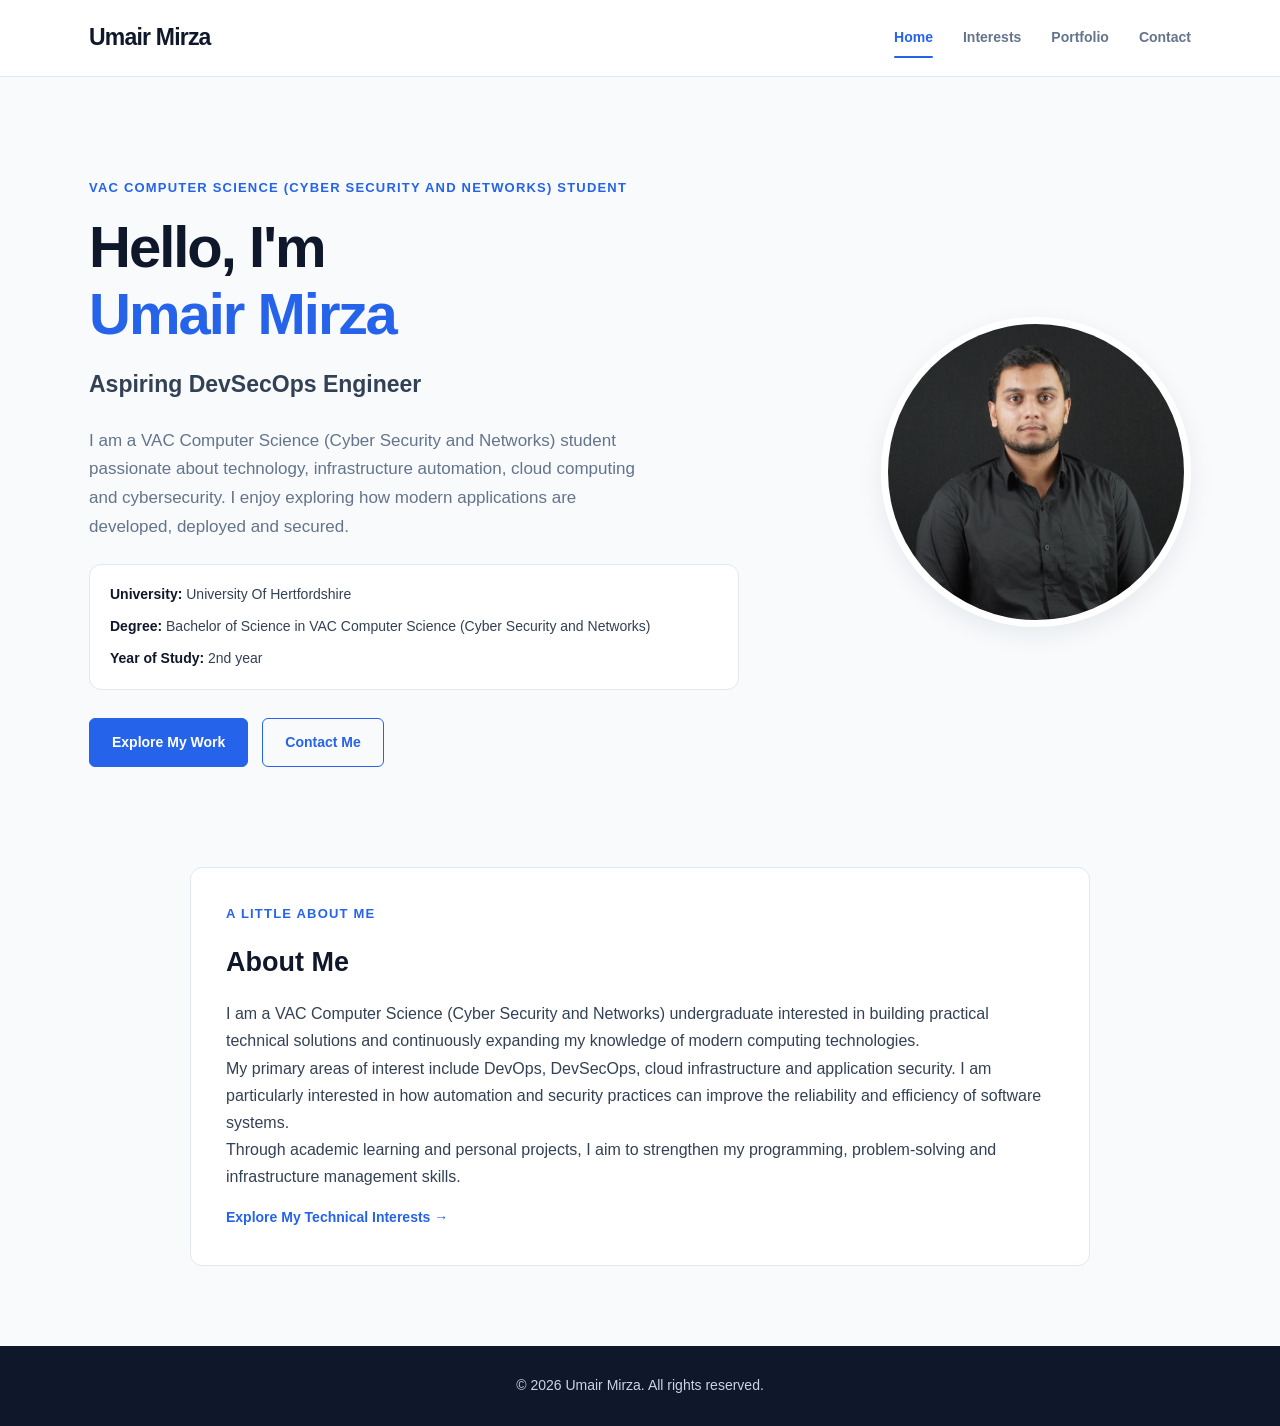
==== commit 6bba9696: "Update index.html" ====
--- a/index.html
+++ b/index.html
@@ -28,12 +28,6 @@
                 <li>
                     <a href="index.html" aria-current="page">
                         Home
-                    </a>
-                </li>
-
-                <li>
-                    <a href="about.html">
-                        About
                     </a>
                 </li>
 
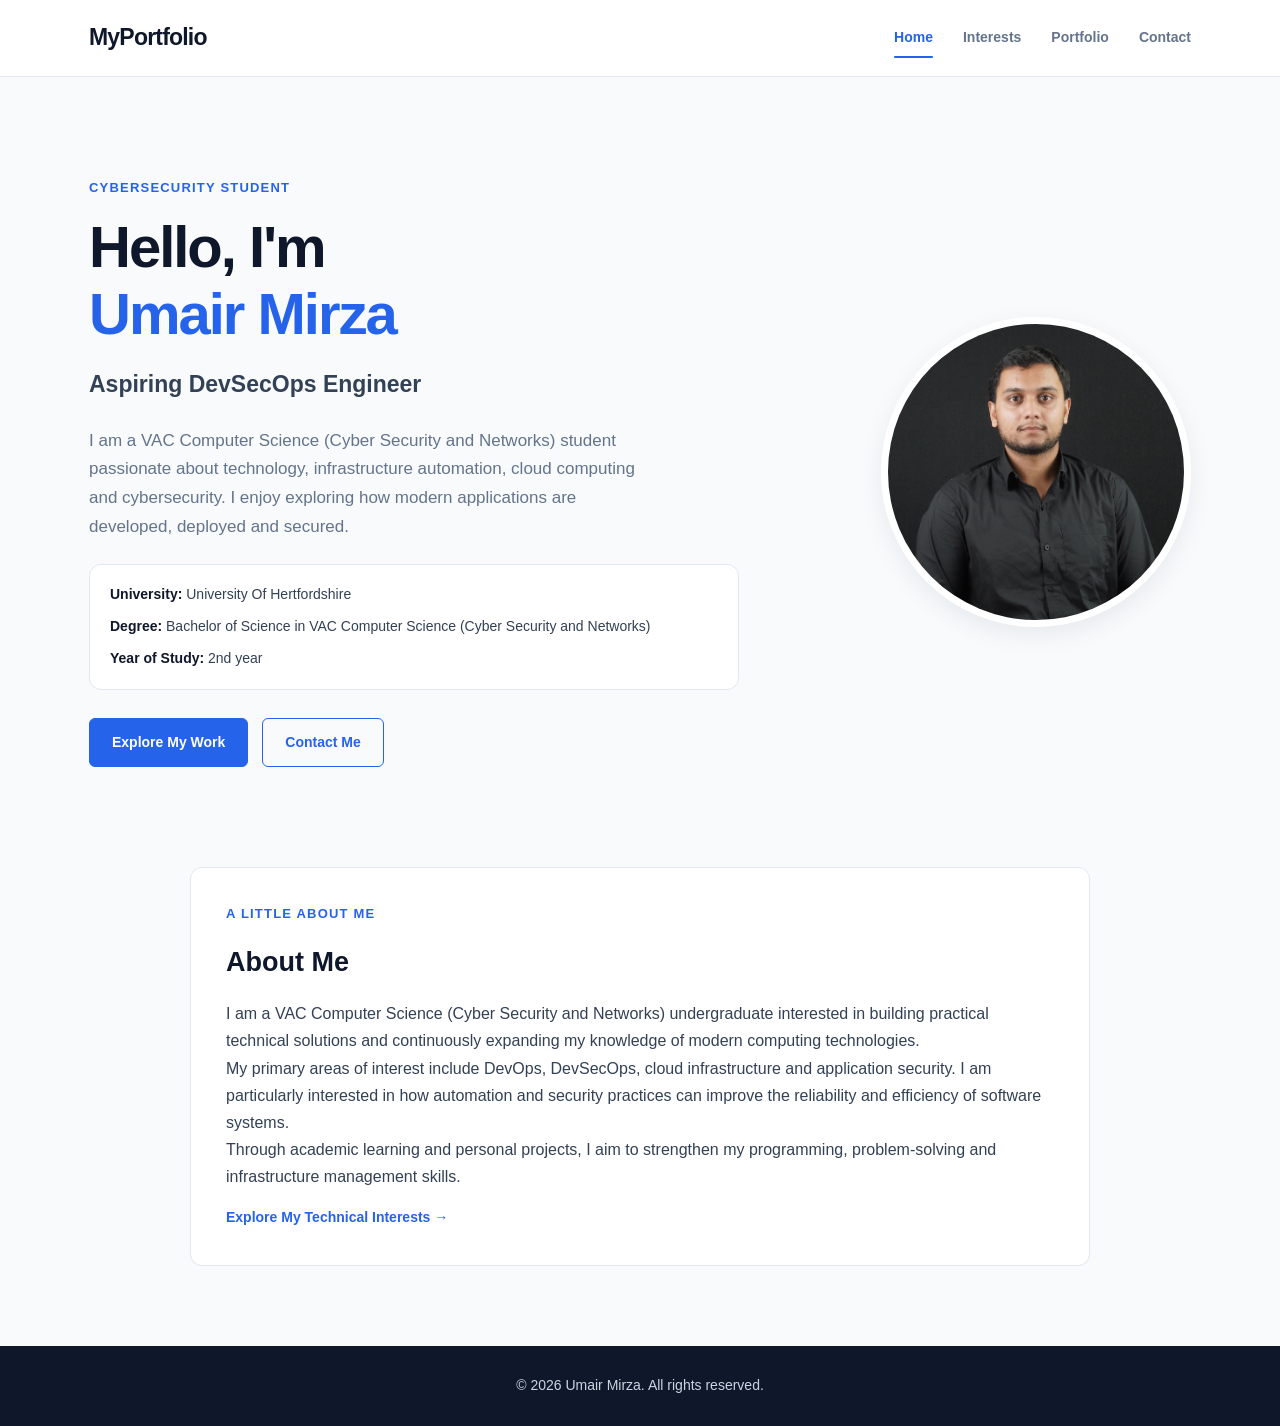
==== commit c24de30d: "Revise index.html for improved content and structure Updated meta tags and content for clarity and c" ====
--- a/index.html
+++ b/index.html
@@ -3,173 +3,152 @@
 
 <head>
     <meta charset="UTF-8">
-    <meta name="viewport" content="width=device-width, initial-scale=1.0">
+    <meta name="viewport"
+          content="width=device-width, initial-scale=1.0">
 
     <meta name="description"
-          content="Personal portfolio of Umair Mirza, a Computer Science student interested in Cybersecurity, Networks, DevOps and DevSecOps.">
+          content="Personal portfolio showcasing my technical interests, projects and skills.">
 
-    <meta name="author" content="Umair Mirza">
-
-    <title>Umair Mirza | Home</title>
+    <title>My Portfolio | Home</title>
 
     <link rel="stylesheet" href="assets/css/style.css">
 </head>
 
 <body>
 
-    <header class="site-header">
+    <!-- Navigation -->
+    <header>
         <nav class="navbar" aria-label="Main navigation">
-
-            <a href="index.html" class="logo">
-                Umair Mirza
-            </a>
+            <a href="index.html" class="logo">MyPortfolio</a>
 
             <ul class="nav-links">
-                <li>
-                    <a href="index.html" aria-current="page">
-                        Home
-                    </a>
-                </li>
-
-                <li>
-                    <a href="interests.html">
-                        Interests
-                    </a>
-                </li>
-
-                <li>
-                    <a href="portfolio.html">
-                        Portfolio
-                    </a>
-                </li>
-
-                <li>
-                    <a href="contact.html">
-                        Contact
-                    </a>
-                </li>
+                <li><a href="index.html" aria-current="page">Home</a></li>
+                <li><a href="interests.html">Interests</a></li>
+                <li><a href="portfolio.html">Portfolio</a></li>
+                <li><a href="contact.html">Contact</a></li>
             </ul>
-
         </nav>
     </header>
 
+    <!-- Main content -->
     <main>
 
-        <section class="hero">
+        <!-- About section -->
+<section class="hero">
 
-            <div class="hero-content">
+    <div class="hero-content">
 
-                <p class="eyebrow">
-                    VAC Computer Science (Cyber Security and Networks) Student
-                </p>
+        <p class="eyebrow">
+            CyberSecurity Student
+        </p>
 
-                <h1>
-                    Hello, I'm
-                    <span>Umair Mirza</span>
-                </h1>
+        <h1>
+            Hello, I'm
+            <span>Umair Mirza</span>
+        </h1>
 
-                <h2>
-                    Aspiring DevSecOps Engineer
-                </h2>
+        <h2>
+            Aspiring DevSecOps Engineer
+        </h2>
 
-                <p class="hero-description">
-                    I am a VAC Computer Science (Cyber Security and Networks)
-                    student passionate about technology, infrastructure
-                    automation, cloud computing and cybersecurity.
+        <p class="hero-description">
+            I am a VAC Computer Science (Cyber Security and Networks) student passionate
+            about technology, infrastructure automation,
+            cloud computing and cybersecurity.
 
-                    I enjoy exploring how modern applications are
-                    developed, deployed and secured.
-                </p>
+            I enjoy exploring how modern applications
+            are developed, deployed and secured.
+        </p>
 
-                <div class="profile-information">
-
-                    <p>
-                        <strong>University:</strong>
-                        University Of Hertfordshire
-                    </p>
-
-                    <p>
-                        <strong>Degree:</strong>
-                        Bachelor of Science in VAC Computer Science
-                        (Cyber Security and Networks)
-                    </p>
-
-                    <p>
-                        <strong>Year of Study:</strong>
-                        <span>2nd year</span>
-                    </p>
-
-                </div>
-
-                <div class="hero-buttons">
-
-                    <a href="portfolio.html" class="btn">
-                        Explore My Work
-                    </a>
-
-                    <a href="contact.html" class="btn btn-outline">
-                        Contact Me
-                    </a>
-
-                </div>
-
-            </div>
-
-            <div class="hero-image">
-
-                <img
-                    src="assets/images/Umair.jpeg"
-                    alt="Portrait of Umair Mirza"
-                    width="350"
-                    height="350"
-                >
-
-            </div>
-
-        </section>
-
-        <section class="introduction">
-
-            <p class="eyebrow">
-                A little about me
-            </p>
-
-            <h2>
-                About Me
-            </h2>
+        <div class="profile-information">
 
             <p>
-                I am a VAC Computer Science (Cyber Security and Networks)
-                undergraduate interested in building practical technical
-                solutions and continuously expanding my knowledge of
-                modern computing technologies.
+                <strong>University:</strong>
+                University Of Hertfordshire
             </p>
 
             <p>
-                My primary areas of interest include DevOps, DevSecOps,
-                cloud infrastructure and application security.
-                I am particularly interested in how automation and
-                security practices can improve the reliability and
-                efficiency of software systems.
+                <strong>Degree:</strong>
+                Bachelor of Science in VAC Computer Science (Cyber Security and Networks)
             </p>
 
             <p>
-                Through academic learning and personal projects,
-                I aim to strengthen my programming, problem-solving
-                and infrastructure management skills.
+                <strong>Year of Study:</strong>
+                <span>2nd year</span>
             </p>
 
-            <a href="interests.html" class="text-link">
-                Explore My Technical Interests →
+        </div>
+
+        <div class="hero-buttons">
+
+            <a href="portfolio.html" class="btn">
+                Explore My Work
             </a>
 
-        </section>
+            <a href="contact.html" class="btn btn-outline">
+                Contact Me
+            </a>
+
+        </div>
+
+    </div>
+
+    <div class="hero-image">
+
+        <img
+            src="assets/images/Umair.jpeg"
+            alt="Placeholder portrait representing Umair Mirza"
+            width="350"
+            height="350"
+        >
+
+    </div>
+
+</section>
+
+
+        <!-- Introduction -->
+        
+<section class="introduction">
+
+    <p class="eyebrow">A little about me</p>
+
+    <h2>About Me</h2>
+
+    <p>
+        I am a VAC Computer Science (Cyber Security and Networks) undergraduate interested
+        in building practical technical solutions and
+        continuously expanding my knowledge of modern
+        computing technologies.
+    </p>
+
+    <p>
+        My primary areas of interest include DevOps,
+        DevSecOps, cloud infrastructure and application
+        security. I am particularly interested in how
+        automation and security practices can improve
+        the reliability and efficiency of software systems.
+    </p>
+
+    <p>
+        Through academic learning and personal projects,
+        I aim to strengthen my programming, problem-solving
+        and infrastructure management skills.
+    </p>
+
+    <a href="interests.html" class="text-link">
+        Explore My Technical Interests →
+    </a>
+
+</section>
 
     </main>
 
+    <!-- Footer -->
     <footer>
         <p>
-            &copy; 2026 Umair Mirza. All rights reserved.
+            &copy; 2026 Umair Mirza.
+            All rights reserved.
         </p>
     </footer>
 
--- a/assets/css/style.css
+++ b/assets/css/style.css
@@ -1,4 +1,3 @@
-
 :root {
     --primary: #2563eb;
     --primary-hover: #1d4ed8;
@@ -23,6 +22,9 @@
 
     --container: 1150px;
 }
+
+
+
 
 * {
     margin: 0;
@@ -61,16 +63,13 @@
     cursor: pointer;
 }
 
-input,
-textarea,
-select {
-    max-width: 100%;
-}
-
 ::selection {
     background: #bfdbfe;
     color: var(--dark);
 }
+
+
+
 
 header {
     background: rgba(255, 255, 255, 0.96);
@@ -134,6 +133,9 @@
     border-radius: 2px;
 }
 
+
+
+
 .hero {
     max-width: var(--container);
     min-height: 540px;
@@ -203,6 +205,9 @@
     box-shadow: var(--shadow-md);
 }
 
+
+
+
 .hero-buttons {
     display: flex;
     flex-wrap: wrap;
@@ -214,14 +219,18 @@
     display: inline-flex;
     align-items: center;
     justify-content: center;
+
     padding: 12px 22px;
     border-radius: var(--radius-sm);
+
     background: var(--primary);
     color: var(--white);
+
     border: 1px solid var(--primary);
     text-decoration: none;
     font-size: 14px;
     font-weight: 700;
+
     transition:
         background 0.2s ease,
         transform 0.2s ease,
@@ -244,10 +253,14 @@
     color: var(--primary-hover);
 }
 
+
+
+
 .introduction {
     max-width: 900px;
     margin: 45px auto 80px;
     padding: 35px;
+
     background: var(--white);
     border: 1px solid var(--border);
     border-radius: var(--radius-md);
@@ -258,6 +271,9 @@
     font-size: 27px;
     margin-bottom: 14px;
 }
+
+
+
 
 .page-container {
     width: 90%;
@@ -284,12 +300,17 @@
     font-size: 17px;
 }
 
+
+
+
 .content-card {
     background: var(--white);
     border: 1px solid var(--border);
     border-radius: var(--radius-md);
+
     padding: 30px;
     margin-bottom: 25px;
+
     box-shadow: var(--shadow-sm);
 }
 
@@ -302,6 +323,9 @@
 .content-card p {
     margin-bottom: 15px;
 }
+
+
+
 
 .interest-list {
     display: grid;
@@ -329,42 +353,8 @@
     border-radius: var(--radius-sm);
 }
 
-.interest-card {
-    display: flex;
-    flex-direction: column;
-    padding: 0;
-    overflow: hidden;
-}
-
-.interest-image {
-    background: var(--primary-light);
-    padding: 20px;
-}
-
-.interest-image img {
-    width: 100%;
-    height: 190px;
-    object-fit: contain;
-}
-
-.interest-content {
-    padding: 25px;
-}
-
-.interest-content h2 {
-    font-size: 23px;
-    margin: 8px 0 15px;
-}
-
-.interest-content p:not(.project-category) {
-    color: var(--text);
-    font-size: 15px;
-    line-height: 1.8;
-}
-
-.interest-card:hover {
-    border-color: #bfdbfe;
-}
+
+
 
 .project-grid {
     display: grid;
@@ -377,7 +367,9 @@
     border: 1px solid var(--border);
     border-radius: var(--radius-md);
     overflow: hidden;
+
     box-shadow: var(--shadow-sm);
+
     transition:
         transform 0.2s ease,
         box-shadow 0.2s ease;
@@ -425,9 +417,11 @@
 .text-link {
     display: inline-block;
     margin-top: 15px;
+
     color: var(--primary);
     font-size: 14px;
     font-weight: 700;
+
     text-decoration: none;
     transition: color 0.2s ease;
 }
@@ -436,6 +430,8 @@
     color: var(--primary-hover);
     text-decoration: underline;
 }
+
+
 
 .technology-tags {
     display: flex;
@@ -447,15 +443,17 @@
 .technology-tags span {
     background: var(--primary-light);
     color: var(--primary);
+
     padding: 5px 11px;
     border-radius: 5px;
+
     font-size: 12px;
     font-weight: 700;
 }
 
+
 .project-details {
-    max-width: 900px;
-    margin: 0 auto;
+    max-width: 850px;
 }
 
 .project-details h3 {
@@ -473,172 +471,8 @@
     margin-bottom: 8px;
 }
 
-.project-details > h1 {
-    color: var(--dark);
-    font-size: 34px;
-    line-height: 1.3;
-    margin: 12px 0 20px;
-}
-
-.project-details > h2 {
-    color: var(--dark);
-    font-size: 21px;
-    margin: 30px 0 14px;
-}
-
-.project-description {
-    font-size: 17px;
-    color: var(--muted);
-    line-height: 1.8;
-    margin-bottom: 25px;
-}
-
-.project-details > ul {
-    padding-left: 25px;
-}
-
-.project-details > ul li {
-    margin-bottom: 10px;
-}
-
-.project-detail-actions {
-    display: flex;
-    flex-wrap: wrap;
-    gap: 14px;
-    margin-top: 30px;
-}
-
-.project-empty-state {
-    text-align: center;
-    padding: 55px 25px;
-}
-
-.project-empty-state h2 {
-    font-size: 25px;
-}
-
-.project-actions {
-    display: flex;
-    flex-wrap: wrap;
-    align-items: center;
-    gap: 14px;
-    margin-top: 22px;
-}
-
-.quick-view {
-    cursor: pointer;
-}
-
-.project-modal {
-    width: min(90%, 650px);
-    max-height: 85vh;
-    margin: auto;
-    padding: 0;
-    border: 1px solid var(--border);
-    border-radius: var(--radius-lg);
-    background: var(--white);
-    color: var(--text);
-    box-shadow: 0 20px 60px rgba(15, 23, 42, 0.2);
-}
-
-.project-modal[open] {
-    display: block;
-}
-
-.project-modal::backdrop {
-    background: rgba(15, 23, 42, 0.65);
-    backdrop-filter: blur(3px);
-}
-
-.modal-header {
-    display: flex;
-    align-items: center;
-    justify-content: space-between;
-    gap: 15px;
-    padding: 22px 25px;
-    border-bottom: 1px solid var(--border);
-}
-
-.modal-header h2 {
-    color: var(--dark);
-    font-size: 21px;
-}
-
-.modal-close {
-    width: 38px;
-    height: 38px;
-    display: flex;
-    align-items: center;
-    justify-content: center;
-    border: none;
-    border-radius: 50%;
-    background: #f1f5f9;
-    color: var(--dark);
-    font-size: 25px;
-}
-
-.modal-close:hover {
-    background: #e2e8f0;
-}
-
-.modal-content {
-    padding: 25px;
-    overflow-y: auto;
-}
-
-.modal-content h2 {
-    color: var(--dark);
-    margin: 12px 0;
-}
-
-.modal-content h3 {
-    color: var(--dark);
-    font-size: 17px;
-    margin: 23px 0 12px;
-}
-
-.modal-content ul {
-    padding-left: 23px;
-}
-
-.modal-content li {
-    margin-bottom: 8px;
-}
-
-.modal-content > p {
-    margin-bottom: 15px;
-}
-
-.project-status {
-    margin: 22px 0;
-    padding: 12px 15px;
-    border-radius: var(--radius-sm);
-    background: var(--primary-light);
-    color: var(--dark);
-    font-size: 13px;
-    font-weight: 600;
-}
-
-.profile-information {
-    margin-top: 22px;
-    padding: 18px 20px;
-    background: var(--white);
-    border: 1px solid var(--border);
-    border-radius: var(--radius-md);
-}
-
-.profile-information p {
-    margin-bottom: 8px;
-    font-size: 14px;
-}
-
-.profile-information p:last-child {
-    margin-bottom: 0;
-}
-
-.profile-information strong {
-    color: var(--dark);
-}
+
+
 
 .contact-card {
     max-width: 750px;
@@ -660,16 +494,15 @@
 .form-group textarea {
     display: block;
     width: 100%;
+
     padding: 13px 15px;
+
     border: 1px solid #cbd5e1;
     border-radius: var(--radius-sm);
+
     background: var(--white);
     color: var(--dark);
     font-size: 15px;
-    transition:
-        border-color 0.2s ease,
-        box-shadow 0.2s ease,
-        background 0.2s ease;
 }
 
 .form-group textarea {
@@ -682,64 +515,15 @@
     color: #94a3b8;
 }
 
-.form-group input.input-error,
-.form-group textarea.input-error {
-    border-color: #dc2626;
-    background: #fef2f2;
-}
-
-.form-group input.input-error:focus,
-.form-group textarea.input-error:focus {
-    outline: 2px solid #dc2626;
-    outline-offset: 2px;
-}
-
-.field-error {
-    display: block;
-    min-height: 20px;
-    margin-top: 5px;
-    color: #dc2626;
-    font-size: 13px;
-    font-weight: 600;
-}
-
-.form-feedback {
-    display: none;
-    padding: 13px 16px;
-    margin: 20px 0;
-    border-radius: var(--radius-sm);
-    font-size: 14px;
-    line-height: 1.6;
-}
-
-.form-feedback.error-message {
-    display: block;
-    background: #fef2f2;
-    color: #991b1b;
-    border: 1px solid #fecaca;
-}
-
-.form-feedback.success-message {
-    display: block;
-    background: #f0fdf4;
-    color: #166534;
-    border: 1px solid #bbf7d0;
-}
-
-.form-actions {
-    display: flex;
-    flex-wrap: wrap;
-    gap: 12px;
-    margin-top: 22px;
-}
-
-.form-disclaimer {
-    margin-top: 20px;
-    padding: 13px 15px;
-    background: #f8fafc;
-    border-left: 3px solid var(--primary);
-    color: var(--muted);
-    font-size: 13px;
+
+
+
+a:focus-visible,
+button:focus-visible,
+input:focus-visible,
+textarea:focus-visible {
+    outline: 3px solid #2563eb;
+    outline-offset: 3px;
 }
 
 a,
@@ -749,41 +533,24 @@
     scroll-margin-top: 100px;
 }
 
-a:focus-visible,
-button:focus-visible,
-input:focus-visible,
-textarea:focus-visible,
-select:focus-visible,
-:focus-visible {
-    outline: 3px solid var(--primary);
-    outline-offset: 3px;
-}
-
-:focus:not(:focus-visible) {
-    outline: none;
-}
-
-.visually-hidden {
-    position: absolute;
-    width: 1px;
-    height: 1px;
-    padding: 0;
-    margin: -1px;
-    overflow: hidden;
-    clip: rect(0, 0, 0, 0);
-    white-space: nowrap;
-    border: 0;
-}
+
+
 
 footer {
     background: var(--dark);
     color: #cbd5e1;
+
     text-align: center;
     padding: 28px 20px;
+
     font-size: 14px;
 }
 
+
+
+
 @media (max-width: 900px) {
+
     .hero {
         gap: 35px;
     }
@@ -792,9 +559,14 @@
         width: 250px;
         height: 250px;
     }
-}
+
+}
+
+
+
 
 @media (max-width: 768px) {
+
     .navbar {
         flex-direction: column;
         padding: 18px;
@@ -847,49 +619,13 @@
         margin: 40px auto 60px;
     }
 
-    .interest-image img {
-        height: 165px;
-    }
-
-    .interest-content {
-        padding: 20px;
-    }
-}
-
-@media (max-width: 600px) {
-    .project-modal {
-        width: 94%;
-        max-height: 90vh;
-    }
-
-    .modal-header,
-    .modal-content {
-        padding: 18px;
-    }
-
-    .project-details > h1 {
-        font-size: 27px;
-    }
-
-    .project-actions {
-        align-items: stretch;
-        flex-direction: column;
-    }
-
-    .project-actions .btn {
-        width: 100%;
-    }
-
-    .form-actions {
-        flex-direction: column;
-    }
-
-    .form-actions .btn {
-        width: 100%;
-    }
-}
+}
+
+
+
 
 @media (max-width: 420px) {
+
     body {
         font-size: 15px;
     }
@@ -921,9 +657,14 @@
     .content-card {
         padding: 20px;
     }
-}
+
+}
+
+
+
 
 @media (prefers-reduced-motion: reduce) {
+
     *,
     *::before,
     *::after {
@@ -932,4 +673,394 @@
         animation-duration: 0.01ms !important;
         animation-iteration-count: 1 !important;
     }
-}
+
+}
+
+
+
+.interest-card {
+    display: flex;
+    flex-direction: column;
+    padding: 0;
+    overflow: hidden;
+}
+
+.interest-image {
+    background: #eff6ff;
+    padding: 20px;
+}
+
+.interest-image img {
+    width: 100%;
+    height: 190px;
+    object-fit: contain;
+}
+
+.interest-content {
+    padding: 25px;
+}
+
+.interest-content h2 {
+    font-size: 23px;
+    margin: 8px 0 15px;
+}
+
+.interest-content p:not(.project-category) {
+    color: var(--text);
+    font-size: 15px;
+    line-height: 1.8;
+}
+
+.interest-card:hover {
+    border-color: #bfdbfe;
+}
+
+@media (max-width: 768px) {
+
+    .interest-image img {
+        height: 165px;
+    }
+
+    .interest-content {
+        padding: 20px;
+    }
+
+}
+
+
+
+.profile-information {
+    margin-top: 22px;
+    padding: 18px 20px;
+    background: var(--white);
+    border: 1px solid var(--border);
+    border-radius: var(--radius-md);
+}
+
+.profile-information p {
+    margin-bottom: 8px;
+    font-size: 14px;
+}
+
+.profile-information p:last-child {
+    margin-bottom: 0;
+}
+
+.profile-information strong {
+    color: var(--dark);
+}
+
+
+
+.project-actions {
+    display: flex;
+    flex-wrap: wrap;
+    align-items: center;
+    gap: 14px;
+    margin-top: 22px;
+}
+
+.quick-view {
+    cursor: pointer;
+}
+
+
+
+
+.project-modal {
+    width: min(90%, 650px);
+    max-height: 85vh;
+
+    margin: auto;
+    padding: 0;
+
+    border: 1px solid var(--border);
+    border-radius: var(--radius-lg);
+
+    background: var(--white);
+    color: var(--text);
+
+    box-shadow: 0 20px 60px rgba(15, 23, 42, 0.2);
+}
+
+.project-modal[open] {
+    display: block;
+}
+
+.project-modal::backdrop {
+    background: rgba(15, 23, 42, 0.65);
+    backdrop-filter: blur(3px);
+}
+
+
+
+.modal-header {
+    display: flex;
+    align-items: center;
+    justify-content: space-between;
+    gap: 15px;
+
+    padding: 22px 25px;
+
+    border-bottom: 1px solid var(--border);
+}
+
+.modal-header h2 {
+    color: var(--dark);
+    font-size: 21px;
+}
+
+.modal-close {
+    width: 38px;
+    height: 38px;
+
+    display: flex;
+    align-items: center;
+    justify-content: center;
+
+    border: none;
+    border-radius: 50%;
+
+    background: #f1f5f9;
+    color: var(--dark);
+
+    font-size: 25px;
+}
+
+.modal-close:hover {
+    background: #e2e8f0;
+}
+
+
+
+
+.modal-content {
+    padding: 25px;
+    overflow-y: auto;
+}
+
+.modal-content h2 {
+    color: var(--dark);
+    margin: 12px 0;
+}
+
+.modal-content h3 {
+    color: var(--dark);
+    font-size: 17px;
+    margin: 23px 0 12px;
+}
+
+.modal-content ul {
+    padding-left: 23px;
+}
+
+.modal-content li {
+    margin-bottom: 8px;
+}
+
+.modal-content > p {
+    margin-bottom: 15px;
+}
+
+.project-status {
+    margin: 22px 0;
+    padding: 12px 15px;
+
+    border-radius: var(--radius-sm);
+    background: var(--primary-light);
+
+    color: var(--dark);
+    font-size: 13px;
+    font-weight: 600;
+}
+
+
+
+
+.project-details {
+    max-width: 900px;
+    margin: 0 auto;
+}
+
+.project-details > h1 {
+    color: var(--dark);
+    font-size: 34px;
+    line-height: 1.3;
+    margin: 12px 0 20px;
+}
+
+.project-details > h2 {
+    color: var(--dark);
+    font-size: 21px;
+    margin: 30px 0 14px;
+}
+
+.project-description {
+    font-size: 17px;
+    color: var(--muted);
+    line-height: 1.8;
+    margin-bottom: 25px;
+}
+
+.project-details > ul {
+    padding-left: 25px;
+}
+
+.project-details > ul li {
+    margin-bottom: 10px;
+}
+
+.project-detail-actions {
+    display: flex;
+    flex-wrap: wrap;
+    gap: 14px;
+    margin-top: 30px;
+}
+
+
+
+.project-empty-state {
+    text-align: center;
+    padding: 55px 25px;
+}
+
+.project-empty-state h2 {
+    font-size: 25px;
+}
+
+
+
+@media (max-width: 600px) {
+
+    .project-modal {
+        width: 94%;
+        max-height: 90vh;
+    }
+
+    .modal-header,
+    .modal-content {
+        padding: 18px;
+    }
+
+    .project-details > h1 {
+        font-size: 27px;
+    }
+
+    .project-actions {
+        align-items: stretch;
+        flex-direction: column;
+    }
+
+    .project-actions .btn {
+        width: 100%;
+    }
+
+}
+
+
+
+
+.form-group input,
+.form-group textarea {
+    transition:
+        border-color 0.2s ease,
+        box-shadow 0.2s ease,
+        background 0.2s ease;
+}
+
+
+
+
+.form-group input.input-error,
+.form-group textarea.input-error {
+    border-color: #dc2626;
+    background: #fef2f2;
+}
+
+.form-group input.input-error:focus,
+.form-group textarea.input-error:focus {
+    outline: 2px solid #dc2626;
+    outline-offset: 2px;
+}
+
+
+
+.field-error {
+    display: block;
+    min-height: 20px;
+
+    margin-top: 5px;
+
+    color: #dc2626;
+    font-size: 13px;
+    font-weight: 600;
+}
+
+
+
+.form-feedback {
+    display: none;
+
+    padding: 13px 16px;
+    margin: 20px 0;
+
+    border-radius: var(--radius-sm);
+
+    font-size: 14px;
+    line-height: 1.6;
+}
+
+.form-feedback.error-message {
+    display: block;
+
+    background: #fef2f2;
+    color: #991b1b;
+
+    border: 1px solid #fecaca;
+}
+
+.form-feedback.success-message {
+    display: block;
+
+    background: #f0fdf4;
+    color: #166534;
+
+    border: 1px solid #bbf7d0;
+}
+
+
+
+.form-actions {
+    display: flex;
+    flex-wrap: wrap;
+    gap: 12px;
+    margin-top: 22px;
+}
+
+
+
+.form-disclaimer {
+    margin-top: 20px;
+
+    padding: 13px 15px;
+
+    background: #f8fafc;
+    border-left: 3px solid var(--primary);
+
+    color: var(--muted);
+    font-size: 13px;
+}
+
+
+
+@media (max-width: 600px) {
+
+    .form-actions {
+        flex-direction: column;
+    }
+
+    .form-actions .btn {
+        width: 100%;
+    }
+
+}
